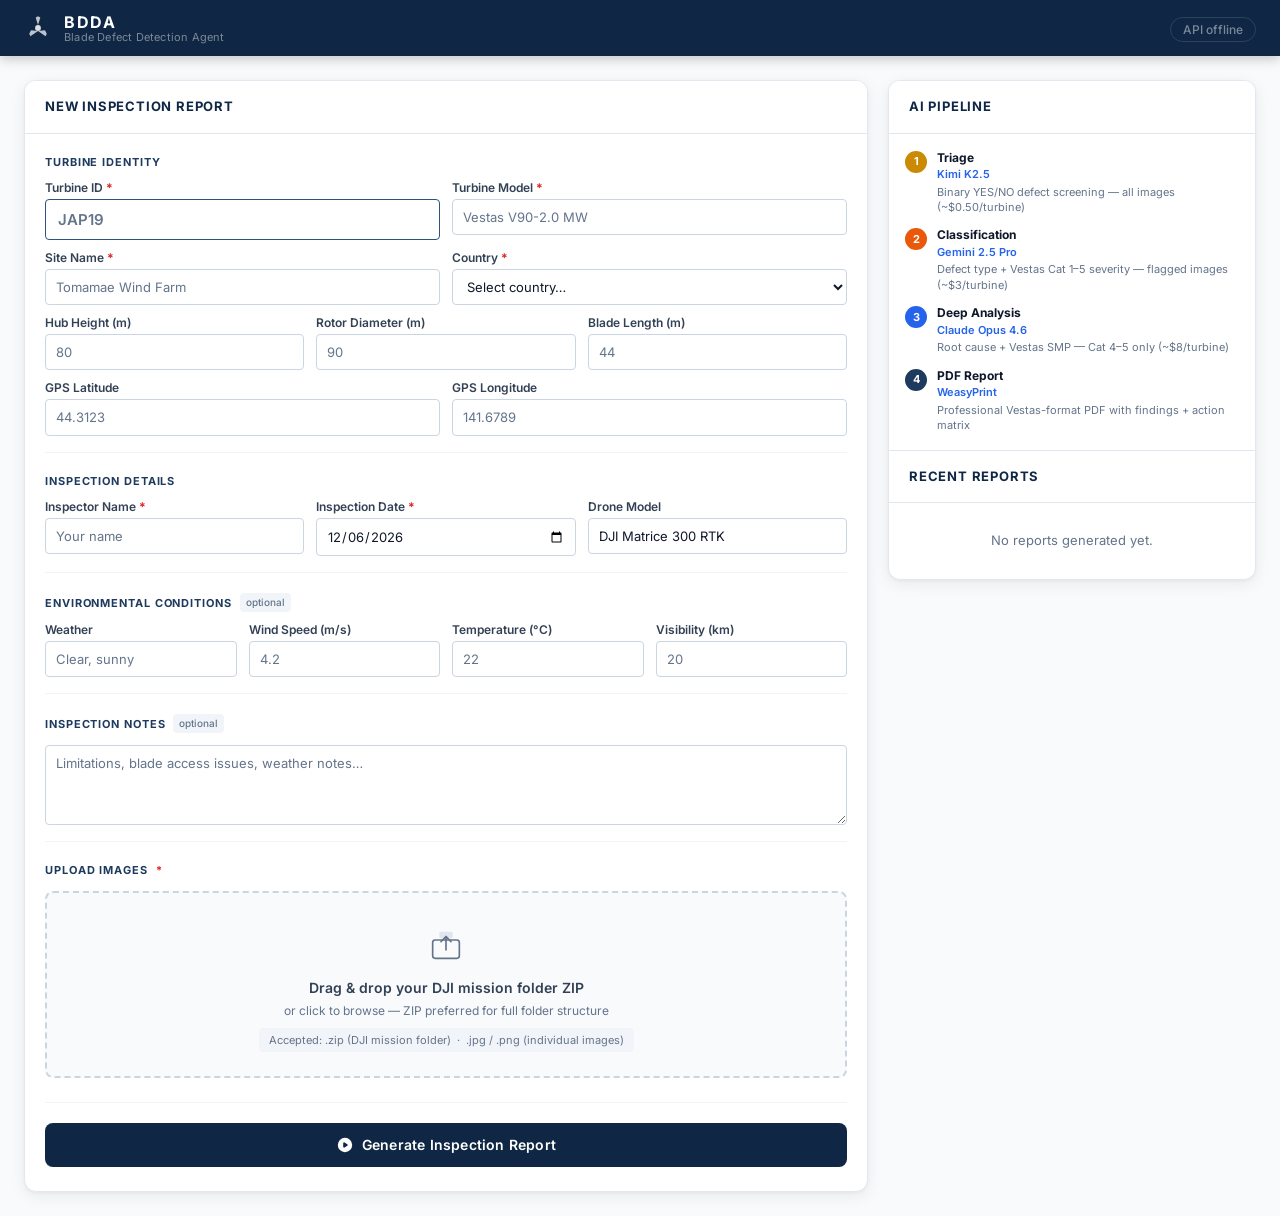
==== frontend/index.html @ 3dee54a4 "feat: clean client-ready UI redesign — professional white dashboard Co-Authored-By: Claude Sonnet 4." ====
<!DOCTYPE html>
<html lang="en">
<head>
  <meta charset="UTF-8">
  <meta name="viewport" content="width=device-width, initial-scale=1.0">
  <title>BDDA — Blade Defect Detection Agent</title>
  <link rel="stylesheet" href="style.css">
</head>
<body>

<!-- ══════════════════════════════════════════════════════════════════════════ -->
<!-- HEADER                                                                      -->
<!-- ══════════════════════════════════════════════════════════════════════════ -->
<header class="app-header">
  <div class="header-inner">
    <div class="brand">
      <svg class="brand-icon" viewBox="0 0 24 24" fill="none" xmlns="http://www.w3.org/2000/svg" aria-hidden="true">
        <circle cx="12" cy="12" r="2.5" fill="currentColor"/>
        <path d="M12 9.5 L10 3 L12 2 L14 3 Z" fill="currentColor" opacity="0.85"/>
        <path d="M12 14.5 L5.5 19 L4.5 17 L6 14 Z" fill="currentColor" opacity="0.85"/>
        <path d="M12 14.5 L18.5 19 L19.5 17 L18 14 Z" fill="currentColor" opacity="0.85"/>
      </svg>
      <div class="brand-text">
        <span class="brand-name">BDDA</span>
        <span class="brand-sub">Blade Defect Detection Agent</span>
      </div>
    </div>
    <div class="header-meta">
      <span class="api-status" id="apiStatus">Checking APIs…</span>
    </div>
  </div>
</header>

<!-- ══════════════════════════════════════════════════════════════════════════ -->
<!-- MAIN CONTENT                                                                -->
<!-- ══════════════════════════════════════════════════════════════════════════ -->
<main class="app-main">

  <!-- LEFT PANEL: Form -->
  <div class="panel left-panel">
    <div class="panel-header">
      <h1 class="panel-title">New Inspection Report</h1>
    </div>

    <form id="uploadForm" enctype="multipart/form-data">

      <!-- ── Turbine Identity ── -->
      <div class="form-section">
        <div class="form-section-label">Turbine Identity</div>
        <div class="form-grid form-grid-2">
          <div class="field field-hero">
            <label for="f-turbine-id">Turbine ID <span class="req" aria-label="required">*</span></label>
            <input type="text" id="f-turbine-id" name="turbine_id" placeholder="JAP19" required autocomplete="off">
          </div>
          <div class="field">
            <label for="f-turbine-model">Turbine Model <span class="req" aria-label="required">*</span></label>
            <input type="text" id="f-turbine-model" name="turbine_model" placeholder="Vestas V90-2.0 MW" required>
          </div>
          <div class="field">
            <label for="f-site-name">Site Name <span class="req" aria-label="required">*</span></label>
            <input type="text" id="f-site-name" name="site_name" placeholder="Tomamae Wind Farm" required>
          </div>
          <div class="field">
            <label for="f-country">Country <span class="req" aria-label="required">*</span></label>
            <select id="f-country" name="country" required>
              <option value="">Select country…</option>
              <option value="Japan">Japan</option>
              <option value="Philippines">Philippines</option>
              <option value="Taiwan">Taiwan</option>
              <option value="Other">Other</option>
            </select>
          </div>
        </div>
        <div class="form-grid form-grid-3 form-optional-group">
          <div class="field">
            <label for="f-hub">Hub Height (m)</label>
            <input type="number" id="f-hub" name="hub_height_m" placeholder="80">
          </div>
          <div class="field">
            <label for="f-rotor">Rotor Diameter (m)</label>
            <input type="number" id="f-rotor" name="rotor_diameter_m" placeholder="90">
          </div>
          <div class="field">
            <label for="f-blade">Blade Length (m)</label>
            <input type="number" id="f-blade" name="blade_length_m" placeholder="44">
          </div>
        </div>
        <div class="form-grid form-grid-2 form-optional-group">
          <div class="field">
            <label for="f-lat">GPS Latitude</label>
            <input type="text" id="f-lat" name="gps_lat" placeholder="44.3123">
          </div>
          <div class="field">
            <label for="f-lon">GPS Longitude</label>
            <input type="text" id="f-lon" name="gps_lon" placeholder="141.6789">
          </div>
        </div>
      </div>

      <!-- ── Inspection Details ── -->
      <div class="form-section">
        <div class="form-section-label">Inspection Details</div>
        <div class="form-grid form-grid-3">
          <div class="field">
            <label for="f-inspector">Inspector Name <span class="req" aria-label="required">*</span></label>
            <input type="text" id="f-inspector" name="inspector_name" placeholder="Your name" required>
          </div>
          <div class="field">
            <label for="f-date">Inspection Date <span class="req" aria-label="required">*</span></label>
            <input type="date" id="f-date" name="inspection_date" required>
          </div>
          <div class="field">
            <label for="f-drone">Drone Model</label>
            <input type="text" id="f-drone" name="drone_model" placeholder="DJI Matrice 300 RTK" value="DJI Matrice 300 RTK">
          </div>
        </div>
      </div>

      <!-- ── Environmental Conditions ── -->
      <div class="form-section form-section-optional">
        <div class="form-section-label">
          Environmental Conditions
          <span class="optional-tag">optional</span>
        </div>
        <div class="form-grid form-grid-4">
          <div class="field">
            <label for="f-weather">Weather</label>
            <input type="text" id="f-weather" name="weather" placeholder="Clear, sunny">
          </div>
          <div class="field">
            <label for="f-wind">Wind Speed (m/s)</label>
            <input type="number" step="0.1" id="f-wind" name="wind_speed_ms" placeholder="4.2">
          </div>
          <div class="field">
            <label for="f-temp">Temperature (°C)</label>
            <input type="number" id="f-temp" name="temperature_c" placeholder="22">
          </div>
          <div class="field">
            <label for="f-vis">Visibility (km)</label>
            <input type="number" id="f-vis" name="visibility_km" placeholder="20">
          </div>
        </div>
      </div>

      <!-- ── Notes ── -->
      <div class="form-section form-section-optional">
        <div class="form-section-label">
          Inspection Notes
          <span class="optional-tag">optional</span>
        </div>
        <div class="field">
          <textarea name="notes" rows="3" placeholder="Limitations, blade access issues, weather notes…"></textarea>
        </div>
      </div>

      <!-- ── Image Upload ── -->
      <div class="form-section">
        <div class="form-section-label">Upload Images <span class="req" aria-label="required">*</span></div>
        <div class="drop-zone" id="dropZone">
          <input type="file" name="images" id="fileInput" accept=".zip,.jpg,.jpeg,.png" required aria-label="Select images or ZIP file">
          <div class="drop-zone-content">
            <svg class="drop-icon" viewBox="0 0 48 48" fill="none" xmlns="http://www.w3.org/2000/svg" aria-hidden="true">
              <rect x="8" y="18" width="32" height="22" rx="3" stroke="currentColor" stroke-width="2" fill="none"/>
              <path d="M24 14 L24 30" stroke="currentColor" stroke-width="2" stroke-linecap="round"/>
              <path d="M18 20 L24 14 L30 20" stroke="currentColor" stroke-width="2" stroke-linecap="round" stroke-linejoin="round"/>
              <rect x="16" y="8" width="16" height="8" rx="2" fill="currentColor" opacity="0.15"/>
            </svg>
            <div class="drop-text">Drag &amp; drop your DJI mission folder ZIP</div>
            <div class="drop-sub">or click to browse — ZIP preferred for full folder structure</div>
            <div class="drop-hint">Accepted: .zip (DJI mission folder) &nbsp;·&nbsp; .jpg / .png (individual images)</div>
          </div>
        </div>
        <div class="file-preview" id="filePreview" style="display:none;"></div>
      </div>

      <button type="submit" class="submit-btn" id="submitBtn">
        <svg class="btn-icon" viewBox="0 0 20 20" fill="currentColor" aria-hidden="true">
          <path fill-rule="evenodd" d="M10 18a8 8 0 100-16 8 8 0 000 16zM9.555 7.168A1 1 0 008 8v4a1 1 0 001.555.832l3-2a1 1 0 000-1.664l-3-2z" clip-rule="evenodd"/>
        </svg>
        Generate Inspection Report
      </button>

    </form>
  </div>

  <!-- RIGHT PANEL: Status + History -->
  <div class="panel right-panel">

    <!-- Active Job -->
    <div class="panel-section" id="jobPanel" style="display:none;">
      <div class="panel-header">
        <h2 class="panel-title">Analysis Progress</h2>
      </div>
      <div class="job-card" id="jobCard">
        <div class="job-header">
          <div class="job-header-main">
            <span class="job-turbine" id="jobTurbineId">—</span>
            <span class="job-id" id="jobId">—</span>
          </div>
        </div>
        <div class="progress-stages" id="progressStages">
          <div class="stage-item" data-stage="ingesting">
            <div class="stage-dot"></div>
            <div class="stage-label">Ingest Images</div>
          </div>
          <div class="stage-item" data-stage="triaging">
            <div class="stage-dot"></div>
            <div class="stage-label">Triage (Kimi)</div>
          </div>
          <div class="stage-item" data-stage="classifying">
            <div class="stage-dot"></div>
            <div class="stage-label">Classify (Gemini)</div>
          </div>
          <div class="stage-item" data-stage="analyzing">
            <div class="stage-dot"></div>
            <div class="stage-label">Analyze (Claude)</div>
          </div>
          <div class="stage-item" data-stage="generating_report">
            <div class="stage-dot"></div>
            <div class="stage-label">Build PDF</div>
          </div>
          <div class="stage-item" data-stage="complete">
            <div class="stage-dot"></div>
            <div class="stage-label">Complete</div>
          </div>
        </div>
        <div class="progress-bar-wrap" role="progressbar" aria-valuemin="0" aria-valuemax="100">
          <div class="progress-bar" id="progressBar" style="width:0%"></div>
        </div>
        <div class="job-message" id="jobMessage">Queued…</div>
        <div class="job-stats" id="jobStats"></div>

        <a class="download-btn" id="downloadBtn" style="display:none;" href="#">
          <svg viewBox="0 0 20 20" fill="currentColor" aria-hidden="true">
            <path fill-rule="evenodd" d="M3 17a1 1 0 011-1h12a1 1 0 110 2H4a1 1 0 01-1-1zm3.293-7.707a1 1 0 011.414 0L9 10.586V3a1 1 0 112 0v7.586l1.293-1.293a1 1 0 111.414 1.414l-3 3a1 1 0 01-1.414 0l-3-3a1 1 0 010-1.414z" clip-rule="evenodd"/>
          </svg>
          Download Report PDF
        </a>
        <div class="error-block" id="errorBlock" style="display:none;"></div>
      </div>
    </div>

    <!-- Pipeline info -->
    <div class="panel-section">
      <div class="panel-header">
        <h2 class="panel-title">AI Pipeline</h2>
      </div>
      <div class="pipeline-info">
        <div class="pipeline-step">
          <div class="pipeline-step-badge step-1">1</div>
          <div class="pipeline-step-body">
            <div class="pipeline-step-name">Triage</div>
            <div class="pipeline-step-model">Kimi K2.5</div>
            <div class="pipeline-step-desc">Binary YES/NO defect screening — all images (~$0.50/turbine)</div>
          </div>
        </div>
        <div class="pipeline-step">
          <div class="pipeline-step-badge step-2">2</div>
          <div class="pipeline-step-body">
            <div class="pipeline-step-name">Classification</div>
            <div class="pipeline-step-model">Gemini 2.5 Pro</div>
            <div class="pipeline-step-desc">Defect type + Vestas Cat 1–5 severity — flagged images (~$3/turbine)</div>
          </div>
        </div>
        <div class="pipeline-step">
          <div class="pipeline-step-badge step-3">3</div>
          <div class="pipeline-step-body">
            <div class="pipeline-step-name">Deep Analysis</div>
            <div class="pipeline-step-model">Claude Opus 4.6</div>
            <div class="pipeline-step-desc">Root cause + Vestas SMP — Cat 4–5 only (~$8/turbine)</div>
          </div>
        </div>
        <div class="pipeline-step">
          <div class="pipeline-step-badge step-4">4</div>
          <div class="pipeline-step-body">
            <div class="pipeline-step-name">PDF Report</div>
            <div class="pipeline-step-model">WeasyPrint</div>
            <div class="pipeline-step-desc">Professional Vestas-format PDF with findings + action matrix</div>
          </div>
        </div>
      </div>
    </div>

    <!-- Recent jobs -->
    <div class="panel-section">
      <div class="panel-header">
        <h2 class="panel-title">Recent Reports</h2>
      </div>
      <div id="jobHistory" class="job-history">
        <div class="history-empty">No reports generated yet.</div>
      </div>
    </div>

  </div>
</main>

<script src="app.js"></script>
</body>
</html>
---- frontend/style.css ----
/* ══════════════════════════════════════════════════════════════════════════════
   BDDA Frontend — Professional UI Stylesheet
   White dashboard with navy accents. Client-ready. 8px grid. WCAG AA.
   ══════════════════════════════════════════════════════════════════════════════ */

@import url('https://fonts.googleapis.com/css2?family=Inter:wght@400;500;600;700&display=swap');

/* ─── RESET & BASE ───────────────────────────────────────────────────────── */
*, *::before, *::after { box-sizing: border-box; margin: 0; padding: 0; }

:root {
  /* Brand */
  --navy:        #0f2744;
  --navy-mid:    #1e3a5f;
  --navy-light:  #2d5382;
  --navy-tint:   #f0f4f9;

  /* Accent */
  --blue:        #2563eb;
  --blue-light:  #eff6ff;
  --blue-border: #bfdbfe;

  /* Status */
  --green:       #16a34a;
  --green-bg:    #f0fdf4;
  --green-border:#bbf7d0;
  --yellow:      #ca8a04;
  --yellow-bg:   #fefce8;
  --orange:      #ea580c;
  --red:         #dc2626;
  --red-bg:      #fef2f2;
  --red-border:  #fca5a5;

  /* Grays — all pass WCAG AA at 14px on white */
  --gray-50:  #f8fafc;
  --gray-100: #f1f5f9;
  --gray-200: #e2e8f0;
  --gray-300: #cbd5e1;
  --gray-500: #64748b;   /* min for body text on white: 5.9:1 */
  --gray-700: #334155;
  --gray-900: #0f172a;

  --white: #ffffff;

  /* Tokens */
  --radius-sm: 4px;
  --radius:    8px;
  --radius-lg: 12px;
  --shadow-sm: 0 1px 3px rgba(0,0,0,0.06), 0 1px 2px rgba(0,0,0,0.04);
  --shadow:    0 4px 16px rgba(0,0,0,0.07), 0 1px 3px rgba(0,0,0,0.04);
  --font: 'Inter', -apple-system, BlinkMacSystemFont, 'Segoe UI', sans-serif;

  /* Grid unit */
  --u: 8px;
}

html, body {
  height: 100%;
  font-family: var(--font);
  font-size: 14px;
  line-height: 1.5;
  color: var(--gray-900);
  background: var(--gray-50);
  -webkit-font-smoothing: antialiased;
}

/* ─── HEADER ─────────────────────────────────────────────────────────────── */
.app-header {
  background: var(--navy);
  color: white;
  position: sticky;
  top: 0;
  z-index: 100;
  box-shadow: 0 1px 0 rgba(255,255,255,0.06), 0 2px 12px rgba(0,0,0,0.25);
}

.header-inner {
  max-width: 1400px;
  margin: 0 auto;
  padding: 0 calc(var(--u) * 3);
  height: 56px;
  display: flex;
  align-items: center;
  justify-content: space-between;
}

.brand {
  display: flex;
  align-items: center;
  gap: calc(var(--u) * 1.5);
}

.brand-icon {
  width: 28px;
  height: 28px;
  color: rgba(255,255,255,0.85);
  flex-shrink: 0;
}

.brand-text {
  display: flex;
  flex-direction: column;
}

.brand-name {
  font-size: 16px;
  font-weight: 700;
  letter-spacing: 1.5px;
  color: white;
  line-height: 1.2;
}

.brand-sub {
  font-size: 11px;
  color: rgba(255,255,255,0.45);
  letter-spacing: 0.2px;
  line-height: 1;
}

.api-status {
  font-size: 12px;
  font-weight: 500;
  color: rgba(255,255,255,0.45);
  padding: 4px 12px;
  border-radius: 20px;
  border: 1px solid rgba(255,255,255,0.12);
  transition: color 0.2s, border-color 0.2s;
}

.api-status.ok {
  color: #86efac;
  border-color: rgba(134,239,172,0.25);
}

.api-status.warning {
  color: #fde68a;
  border-color: rgba(253,230,138,0.25);
}

/* ─── MAIN LAYOUT ────────────────────────────────────────────────────────── */
.app-main {
  max-width: 1400px;
  margin: 0 auto;
  padding: calc(var(--u) * 3);
  display: grid;
  grid-template-columns: 1fr 368px;
  gap: calc(var(--u) * 2.5);
  align-items: start;
}

@media (max-width: 960px) {
  .app-main {
    grid-template-columns: 1fr;
    padding: calc(var(--u) * 2);
    gap: calc(var(--u) * 2);
  }
}

/* ─── PANELS ─────────────────────────────────────────────────────────────── */
.panel {
  background: var(--white);
  border-radius: var(--radius-lg);
  box-shadow: var(--shadow);
  border: 1px solid var(--gray-200);
  overflow: hidden;
}

.panel-header {
  padding: calc(var(--u) * 2) calc(var(--u) * 2.5);
  border-bottom: 1px solid var(--gray-200);
  background: var(--white);
}

.panel-title {
  font-size: 13px;
  font-weight: 700;
  text-transform: uppercase;
  letter-spacing: 0.8px;
  color: var(--navy);
}

.panel-section {
  border-bottom: 1px solid var(--gray-200);
}

.panel-section:last-child {
  border-bottom: none;
}

/* ─── FORM ───────────────────────────────────────────────────────────────── */
#uploadForm {
  padding: 0 calc(var(--u) * 2.5) calc(var(--u) * 3);
}

.form-section {
  padding: calc(var(--u) * 2.5) 0 calc(var(--u) * 2);
  border-bottom: 1px solid var(--gray-100);
}

.form-section:last-child {
  border-bottom: none;
}

.form-section-optional {
  background: transparent;
}

.form-section-label {
  font-size: 11px;
  font-weight: 700;
  text-transform: uppercase;
  letter-spacing: 0.9px;
  color: var(--navy-mid);
  margin-bottom: calc(var(--u) * 1.5);
  display: flex;
  align-items: center;
  gap: var(--u);
}

.optional-tag {
  font-size: 10px;
  font-weight: 500;
  text-transform: none;
  letter-spacing: 0;
  color: var(--gray-500);
  background: var(--gray-100);
  padding: 2px 6px;
  border-radius: var(--radius-sm);
}

/* ─── FORM GRIDS ─────────────────────────────────────────────────────────── */
.form-grid {
  display: grid;
  grid-template-columns: 1fr 1fr;
  gap: calc(var(--u) * 1.5);
}

.form-grid + .form-grid,
.form-grid + .form-optional-group {
  margin-top: calc(var(--u) * 1.5);
}

.form-grid-2  { grid-template-columns: 1fr 1fr; }
.form-grid-3  { grid-template-columns: 1fr 1fr 1fr; }
.form-grid-4  { grid-template-columns: 1fr 1fr 1fr 1fr; }

.form-optional-group {
  display: grid;
  gap: calc(var(--u) * 1.5);
}

.form-optional-group.form-grid-3 { grid-template-columns: 1fr 1fr 1fr; }
.form-optional-group.form-grid-2 { grid-template-columns: 1fr 1fr; }

@media (max-width: 720px) {
  .form-grid,
  .form-grid-2,
  .form-grid-3,
  .form-optional-group.form-grid-3,
  .form-optional-group.form-grid-2 {
    grid-template-columns: 1fr 1fr;
  }
}

@media (max-width: 520px) {
  .form-grid,
  .form-grid-2,
  .form-grid-3,
  .form-grid-4,
  .form-optional-group.form-grid-3,
  .form-optional-group.form-grid-2 {
    grid-template-columns: 1fr;
  }
}

/* ─── FIELD ──────────────────────────────────────────────────────────────── */
.field {
  display: flex;
  flex-direction: column;
  gap: 5px;
}

.field label {
  font-size: 12px;
  font-weight: 600;
  color: var(--gray-700);
  line-height: 1;
}

.req {
  color: var(--red);
  font-weight: 700;
}

.field input,
.field select,
.field textarea {
  border: 1.5px solid var(--gray-300);
  border-radius: var(--radius-sm);
  padding: 8px 10px;
  font-family: var(--font);
  font-size: 13px;
  color: var(--gray-900);
  background: var(--white);
  transition: border-color 0.15s, box-shadow 0.15s;
  outline: none;
  width: 100%;
  line-height: 1.4;
}

.field input::placeholder,
.field select option[value=""],
.field textarea::placeholder {
  color: var(--gray-500);
}

.field input:hover,
.field select:hover,
.field textarea:hover {
  border-color: var(--gray-500);
}

.field input:focus,
.field select:focus,
.field textarea:focus {
  border-color: var(--blue);
  box-shadow: 0 0 0 3px rgba(37,99,235,0.1);
}

.field textarea {
  resize: vertical;
  min-height: 80px;
}

/* Hero field — visually prominent */
.field-hero input {
  font-size: 15px;
  font-weight: 600;
  padding: 9px 12px;
  border-color: var(--navy-light);
}

.field-hero input:focus {
  border-color: var(--navy);
  box-shadow: 0 0 0 3px rgba(15,39,68,0.1);
}

/* ─── DROP ZONE ──────────────────────────────────────────────────────────── */
.drop-zone {
  position: relative;
  border: 2px dashed var(--gray-300);
  border-radius: var(--radius);
  cursor: pointer;
  transition: border-color 0.15s, background 0.15s;
  background: var(--gray-50);
  margin-bottom: var(--u);
}

.drop-zone:hover,
.drop-zone.drag-over {
  border-color: var(--blue);
  background: var(--blue-light);
}

.drop-zone:hover .drop-icon,
.drop-zone.drag-over .drop-icon {
  color: var(--blue);
}

.drop-zone input[type="file"] {
  position: absolute;
  inset: 0;
  opacity: 0;
  cursor: pointer;
  width: 100%;
  height: 100%;
}

.drop-zone-content {
  display: flex;
  flex-direction: column;
  align-items: center;
  padding: calc(var(--u) * 4) calc(var(--u) * 2.5) calc(var(--u) * 3);
  pointer-events: none;
}

.drop-icon {
  width: 40px;
  height: 40px;
  color: var(--gray-500);
  margin-bottom: calc(var(--u) * 1.5);
  transition: color 0.15s;
}

.drop-text {
  font-size: 14px;
  font-weight: 600;
  color: var(--gray-700);
  margin-bottom: 4px;
  text-align: center;
}

.drop-sub {
  font-size: 12px;
  color: var(--gray-500);
  text-align: center;
}

.drop-hint {
  font-size: 11px;
  color: var(--gray-500);
  margin-top: var(--u);
  padding: 4px 10px;
  background: var(--gray-100);
  border-radius: var(--radius-sm);
  text-align: center;
}

.file-preview {
  display: flex;
  align-items: center;
  gap: var(--u);
  background: var(--blue-light);
  border: 1px solid var(--blue-border);
  border-radius: var(--radius-sm);
  padding: 8px 12px;
  font-size: 12px;
  font-weight: 500;
  color: var(--navy-mid);
}

/* ─── SUBMIT BUTTON ──────────────────────────────────────────────────────── */
.submit-btn {
  display: flex;
  align-items: center;
  justify-content: center;
  gap: var(--u);
  width: 100%;
  padding: 13px calc(var(--u) * 2);
  margin-top: calc(var(--u) * 2.5);
  background: var(--navy);
  color: white;
  border: none;
  border-radius: var(--radius);
  font-family: var(--font);
  font-size: 14px;
  font-weight: 600;
  cursor: pointer;
  transition: background 0.15s, opacity 0.15s, transform 0.1s;
  letter-spacing: 0.2px;
  line-height: 1;
}

.submit-btn:hover:not(:disabled) {
  background: var(--navy-mid);
}

.submit-btn:active:not(:disabled) {
  transform: scale(0.99);
}

.submit-btn:disabled {
  background: var(--navy);
  opacity: 0.45;
  cursor: not-allowed;
}

.submit-btn .btn-icon {
  width: 18px;
  height: 18px;
  flex-shrink: 0;
}

/* ─── JOB CARD ───────────────────────────────────────────────────────────── */
.job-card {
  padding: calc(var(--u) * 2);
}

.job-header {
  margin-bottom: calc(var(--u) * 2);
}

.job-header-main {
  display: flex;
  align-items: baseline;
  gap: var(--u);
  flex-wrap: wrap;
}

.job-turbine {
  font-size: 20px;
  font-weight: 700;
  color: var(--navy);
  line-height: 1.2;
}

.job-id {
  font-size: 11px;
  color: var(--gray-500);
  font-family: 'SF Mono', 'Roboto Mono', Menlo, monospace;
}

/* ─── PROGRESS STAGES ────────────────────────────────────────────────────── */
.progress-stages {
  display: flex;
  flex-direction: column;
  gap: 2px;
  margin-bottom: calc(var(--u) * 1.5);
}

.stage-item {
  display: flex;
  align-items: center;
  gap: var(--u);
  padding: 5px var(--u);
  border-radius: var(--radius-sm);
  transition: background 0.15s;
}

.stage-dot {
  width: 8px;
  height: 8px;
  border-radius: 50%;
  background: var(--gray-300);
  flex-shrink: 0;
  transition: background 0.2s;
}

.stage-label {
  font-size: 12px;
  font-weight: 500;
  color: var(--gray-500);
  transition: color 0.15s;
}

/* Active stage */
.stage-item.active {
  background: var(--blue-light);
}

.stage-item.active .stage-dot {
  background: var(--blue);
  animation: pulse 1.5s ease-in-out infinite;
}

.stage-item.active .stage-label {
  color: var(--blue);
  font-weight: 600;
}

/* Done stage */
.stage-item.done .stage-dot {
  background: var(--green);
}

.stage-item.done .stage-label {
  color: var(--green);
}

/* Error stage */
.stage-item.error .stage-dot {
  background: var(--red);
}

.stage-item.error .stage-label {
  color: var(--red);
}

@keyframes pulse {
  0%, 100% { opacity: 1; transform: scale(1); }
  50%       { opacity: 0.5; transform: scale(0.75); }
}

/* ─── PROGRESS BAR ───────────────────────────────────────────────────────── */
.progress-bar-wrap {
  background: var(--gray-100);
  border-radius: 20px;
  height: 6px;
  overflow: hidden;
  margin-bottom: var(--u);
}

.progress-bar {
  height: 100%;
  background: linear-gradient(90deg, var(--blue), var(--navy-light));
  border-radius: 20px;
  transition: width 0.4s ease, background 0.3s;
}

.job-message {
  font-size: 12px;
  color: var(--gray-500);
  margin-bottom: 4px;
}

.job-stats {
  font-size: 11px;
  color: var(--gray-500);
  margin-bottom: var(--u);
  display: flex;
  flex-wrap: wrap;
  gap: 4px;
}

.job-stats span {
  display: inline-flex;
  align-items: center;
  background: var(--gray-100);
  padding: 2px 8px;
  border-radius: 10px;
  font-weight: 500;
}

/* ─── DOWNLOAD BUTTON ────────────────────────────────────────────────────── */
.download-btn {
  display: flex;
  align-items: center;
  justify-content: center;
  gap: 6px;
  padding: 10px 16px;
  background: var(--green);
  color: white;
  text-decoration: none;
  border-radius: var(--radius);
  font-size: 13px;
  font-weight: 600;
  transition: background 0.15s;
  width: 100%;
  margin-top: var(--u);
}

.download-btn:hover {
  background: #15803d;
}

.download-btn svg {
  width: 16px;
  height: 16px;
  flex-shrink: 0;
}

/* ─── ERROR BLOCK ────────────────────────────────────────────────────────── */
.error-block {
  background: var(--red-bg);
  border: 1px solid var(--red-border);
  border-radius: var(--radius-sm);
  padding: 10px 12px;
  font-size: 12px;
  font-weight: 500;
  color: #7f1d1d;
  margin-top: var(--u);
}

/* ─── PIPELINE INFO ──────────────────────────────────────────────────────── */
.pipeline-info {
  padding: calc(var(--u) * 2);
  display: flex;
  flex-direction: column;
  gap: calc(var(--u) * 1.5);
}

.pipeline-step {
  display: flex;
  gap: 10px;
  align-items: flex-start;
}

.pipeline-step-badge {
  width: 22px;
  height: 22px;
  border-radius: 50%;
  display: flex;
  align-items: center;
  justify-content: center;
  font-size: 11px;
  font-weight: 700;
  color: white;
  flex-shrink: 0;
  margin-top: 1px;
}

.step-1 { background: var(--yellow); }
.step-2 { background: var(--orange); }
.step-3 { background: var(--blue); }
.step-4 { background: var(--navy-mid); }

.pipeline-step-name {
  font-size: 12px;
  font-weight: 700;
  color: var(--gray-900);
  line-height: 1.3;
}

.pipeline-step-model {
  font-size: 11px;
  color: var(--blue);
  font-weight: 600;
  margin-top: 1px;
}

.pipeline-step-desc {
  font-size: 11px;
  color: var(--gray-500);
  margin-top: 2px;
  line-height: 1.4;
}

/* ─── JOB HISTORY ────────────────────────────────────────────────────────── */
.job-history {
  padding: calc(var(--u) * 1.5) calc(var(--u) * 2);
  display: flex;
  flex-direction: column;
  gap: 6px;
}

.history-empty {
  font-size: 13px;
  color: var(--gray-500);
  text-align: center;
  padding: calc(var(--u) * 2) var(--u);
}

.history-item {
  display: flex;
  align-items: center;
  justify-content: space-between;
  padding: 8px 10px;
  background: var(--gray-50);
  border-radius: var(--radius-sm);
  border: 1px solid var(--gray-200);
  gap: var(--u);
  transition: border-color 0.15s;
}

.history-item:hover {
  border-color: var(--gray-300);
}

.history-turbine {
  font-size: 13px;
  font-weight: 700;
  color: var(--navy);
  line-height: 1.2;
}

.history-date {
  font-size: 11px;
  color: var(--gray-500);
  margin-top: 1px;
}

.history-right {
  display: flex;
  align-items: center;
  gap: 8px;
  flex-shrink: 0;
}

.history-stage-badge {
  font-size: 10px;
  font-weight: 700;
  padding: 2px 8px;
  border-radius: 10px;
  letter-spacing: 0.3px;
  text-transform: uppercase;
}

.history-stage-complete {
  background: var(--green-bg);
  color: #14532d;
  border: 1px solid var(--green-border);
}

.history-stage-error {
  background: var(--red-bg);
  color: #7f1d1d;
  border: 1px solid var(--red-border);
}

.history-stage-running {
  background: var(--blue-light);
  color: #1e3a8a;
  border: 1px solid var(--blue-border);
}

.history-download {
  font-size: 11px;
  font-weight: 600;
  color: var(--blue);
  text-decoration: none;
  white-space: nowrap;
}

.history-download:hover {
  text-decoration: underline;
}
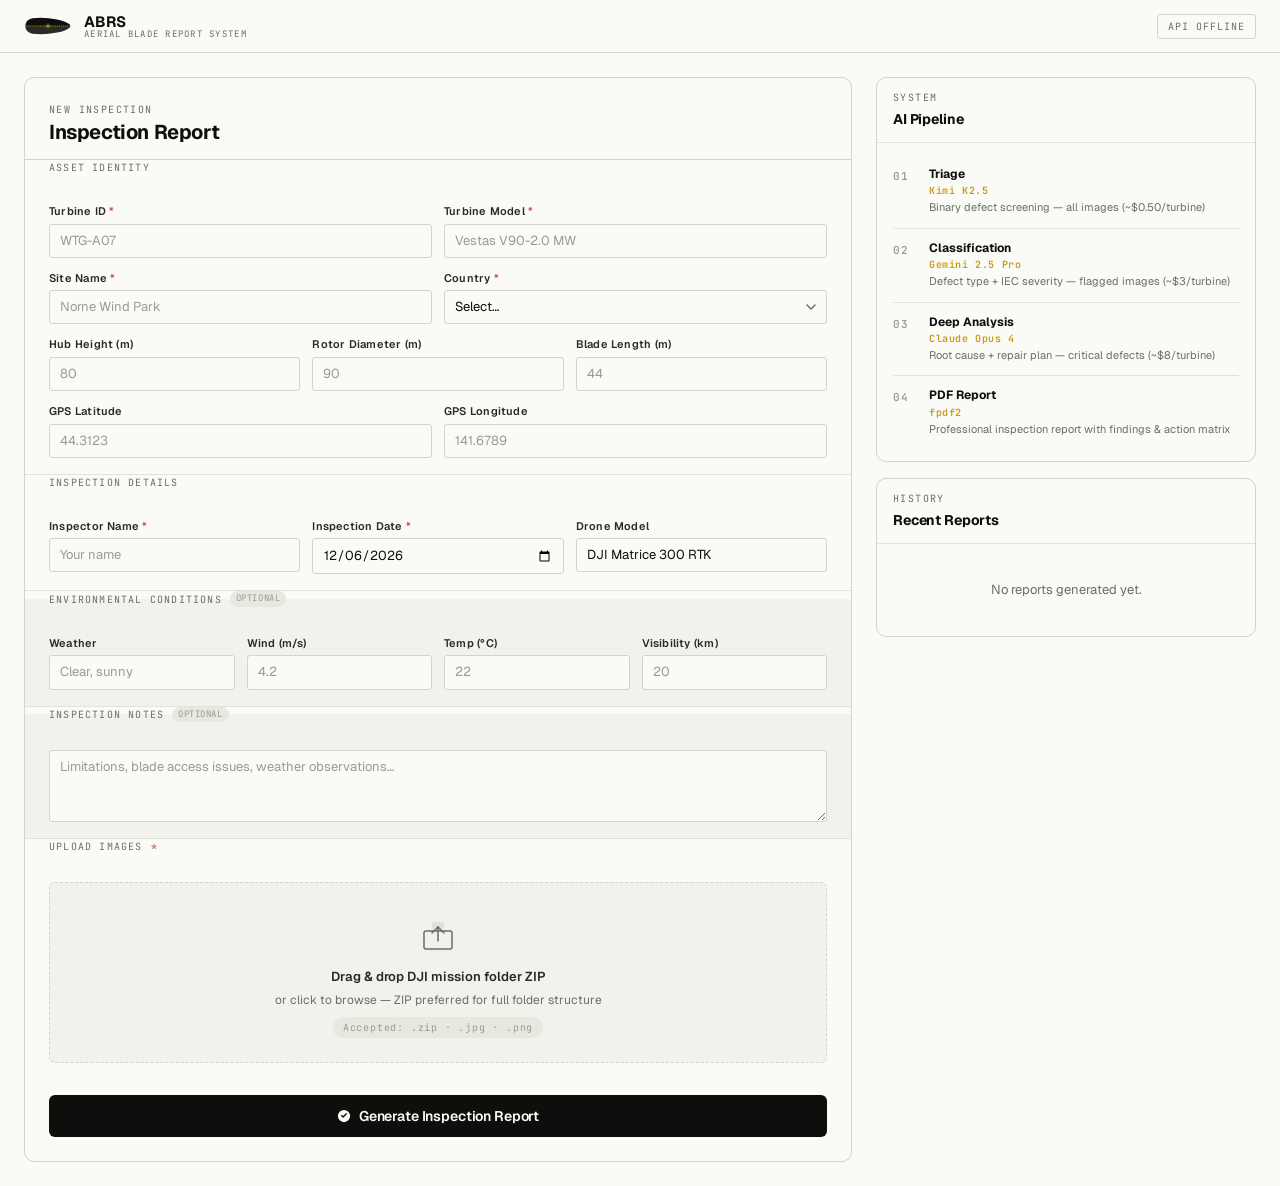
==== commit 127e3548: "feat: rewrite index.html with ABRS design system structure" ====
--- a/frontend/index.html
+++ b/frontend/index.html
@@ -3,75 +3,80 @@
 <head>
   <meta charset="UTF-8">
   <meta name="viewport" content="width=device-width, initial-scale=1.0">
-  <title>BDDA — Blade Defect Detection Agent</title>
+  <title>ABRS — Blade Inspection Platform</title>
+  <link rel="preconnect" href="https://fonts.googleapis.com">
+  <link rel="preconnect" href="https://fonts.gstatic.com" crossorigin>
+  <link href="https://fonts.googleapis.com/css2?family=Geist:wght@400;500;600;700&family=JetBrains+Mono:wght@400;500;600&display=swap" rel="stylesheet">
   <link rel="stylesheet" href="style.css">
 </head>
 <body>
 
-<!-- ══════════════════════════════════════════════════════════════════════════ -->
-<!-- HEADER                                                                      -->
-<!-- ══════════════════════════════════════════════════════════════════════════ -->
+<!-- ── HEADER ─────────────────────────────────────────────────────────────── -->
 <header class="app-header">
   <div class="header-inner">
     <div class="brand">
-      <svg class="brand-icon" viewBox="0 0 24 24" fill="none" xmlns="http://www.w3.org/2000/svg" aria-hidden="true">
-        <circle cx="12" cy="12" r="2.5" fill="currentColor"/>
-        <path d="M12 9.5 L10 3 L12 2 L14 3 Z" fill="currentColor" opacity="0.85"/>
-        <path d="M12 14.5 L5.5 19 L4.5 17 L6 14 Z" fill="currentColor" opacity="0.85"/>
-        <path d="M12 14.5 L18.5 19 L19.5 17 L18 14 Z" fill="currentColor" opacity="0.85"/>
+      <svg class="brand-logo" width="48" height="28" viewBox="0 0 80 40" fill="none">
+        <path d="M 2,20 Q 3,9 14,7 Q 35,5 55,9 Q 70,12 77,18 L 77,20 L 2,20 Z" fill="#0E0F0C"/>
+        <path d="M 2,20 Q 3,31 14,33 Q 35,35 55,31 Q 70,28 77,22 L 77,20 L 2,20 Z" fill="#2A2B26"/>
+        <line x1="2" y1="20" x2="77" y2="20" stroke="#F2C12E" stroke-width="1" stroke-dasharray="2 1.5"/>
+        <circle cx="40" cy="20" r="1.6" fill="#F2C12E"/>
+        <circle cx="40" cy="20" r="3.5" fill="none" stroke="#F2C12E" stroke-width="0.5"/>
       </svg>
       <div class="brand-text">
-        <span class="brand-name">BDDA</span>
-        <span class="brand-sub">Blade Defect Detection Agent</span>
-      </div>
-    </div>
-    <div class="header-meta">
+        <span class="brand-name">ABRS</span>
+        <span class="brand-sub">Aerial Blade Report System</span>
+      </div>
+    </div>
+    <div class="header-right">
       <span class="api-status" id="apiStatus">Checking APIs…</span>
     </div>
   </div>
 </header>
 
-<!-- ══════════════════════════════════════════════════════════════════════════ -->
-<!-- MAIN CONTENT                                                                -->
-<!-- ══════════════════════════════════════════════════════════════════════════ -->
+<!-- ── MAIN ───────────────────────────────────────────────────────────────── -->
 <main class="app-main">
 
-  <!-- LEFT PANEL: Form -->
-  <div class="panel left-panel">
-    <div class="panel-header">
-      <h1 class="panel-title">New Inspection Report</h1>
+  <!-- ══ LEFT: Upload Form ══════════════════════════════════════════════════ -->
+  <div class="col col-form">
+
+    <div class="col-header">
+      <div class="kicker">New Inspection</div>
+      <h1 class="col-title">Inspection Report</h1>
     </div>
 
     <form id="uploadForm" enctype="multipart/form-data">
 
-      <!-- ── Turbine Identity ── -->
-      <div class="form-section">
-        <div class="form-section-label">Turbine Identity</div>
-        <div class="form-grid form-grid-2">
-          <div class="field field-hero">
-            <label for="f-turbine-id">Turbine ID <span class="req" aria-label="required">*</span></label>
-            <input type="text" id="f-turbine-id" name="turbine_id" placeholder="JAP19" required autocomplete="off">
-          </div>
-          <div class="field">
-            <label for="f-turbine-model">Turbine Model <span class="req" aria-label="required">*</span></label>
+      <!-- Turbine Identity -->
+      <fieldset class="fs">
+        <legend class="fs-legend">Asset Identity</legend>
+        <div class="field-row field-row-2">
+          <div class="field">
+            <label for="f-turbine-id">Turbine ID <span class="req">*</span></label>
+            <input type="text" id="f-turbine-id" name="turbine_id" placeholder="WTG-A07" required autocomplete="off">
+          </div>
+          <div class="field">
+            <label for="f-turbine-model">Turbine Model <span class="req">*</span></label>
             <input type="text" id="f-turbine-model" name="turbine_model" placeholder="Vestas V90-2.0 MW" required>
           </div>
-          <div class="field">
-            <label for="f-site-name">Site Name <span class="req" aria-label="required">*</span></label>
-            <input type="text" id="f-site-name" name="site_name" placeholder="Tomamae Wind Farm" required>
-          </div>
-          <div class="field">
-            <label for="f-country">Country <span class="req" aria-label="required">*</span></label>
+        </div>
+        <div class="field-row field-row-2">
+          <div class="field">
+            <label for="f-site-name">Site Name <span class="req">*</span></label>
+            <input type="text" id="f-site-name" name="site_name" placeholder="Norne Wind Park" required>
+          </div>
+          <div class="field">
+            <label for="f-country">Country <span class="req">*</span></label>
             <select id="f-country" name="country" required>
-              <option value="">Select country…</option>
+              <option value="">Select…</option>
               <option value="Japan">Japan</option>
               <option value="Philippines">Philippines</option>
               <option value="Taiwan">Taiwan</option>
+              <option value="Australia">Australia</option>
               <option value="Other">Other</option>
             </select>
           </div>
         </div>
-        <div class="form-grid form-grid-3 form-optional-group">
+        <div class="field-row field-row-3">
           <div class="field">
             <label for="f-hub">Hub Height (m)</label>
             <input type="number" id="f-hub" name="hub_height_m" placeholder="80">
@@ -85,7 +90,7 @@
             <input type="number" id="f-blade" name="blade_length_m" placeholder="44">
           </div>
         </div>
-        <div class="form-grid form-grid-2 form-optional-group">
+        <div class="field-row field-row-2">
           <div class="field">
             <label for="f-lat">GPS Latitude</label>
             <input type="text" id="f-lat" name="gps_lat" placeholder="44.3123">
@@ -95,18 +100,18 @@
             <input type="text" id="f-lon" name="gps_lon" placeholder="141.6789">
           </div>
         </div>
-      </div>
-
-      <!-- ── Inspection Details ── -->
-      <div class="form-section">
-        <div class="form-section-label">Inspection Details</div>
-        <div class="form-grid form-grid-3">
-          <div class="field">
-            <label for="f-inspector">Inspector Name <span class="req" aria-label="required">*</span></label>
+      </fieldset>
+
+      <!-- Inspection Details -->
+      <fieldset class="fs">
+        <legend class="fs-legend">Inspection Details</legend>
+        <div class="field-row field-row-3">
+          <div class="field">
+            <label for="f-inspector">Inspector Name <span class="req">*</span></label>
             <input type="text" id="f-inspector" name="inspector_name" placeholder="Your name" required>
           </div>
           <div class="field">
-            <label for="f-date">Inspection Date <span class="req" aria-label="required">*</span></label>
+            <label for="f-date">Inspection Date <span class="req">*</span></label>
             <input type="date" id="f-date" name="inspection_date" required>
           </div>
           <div class="field">
@@ -114,25 +119,22 @@
             <input type="text" id="f-drone" name="drone_model" placeholder="DJI Matrice 300 RTK" value="DJI Matrice 300 RTK">
           </div>
         </div>
-      </div>
-
-      <!-- ── Environmental Conditions ── -->
-      <div class="form-section form-section-optional">
-        <div class="form-section-label">
-          Environmental Conditions
-          <span class="optional-tag">optional</span>
-        </div>
-        <div class="form-grid form-grid-4">
+      </fieldset>
+
+      <!-- Environmental Conditions -->
+      <fieldset class="fs fs-optional">
+        <legend class="fs-legend">Environmental Conditions <span class="opt-tag">optional</span></legend>
+        <div class="field-row field-row-4">
           <div class="field">
             <label for="f-weather">Weather</label>
             <input type="text" id="f-weather" name="weather" placeholder="Clear, sunny">
           </div>
           <div class="field">
-            <label for="f-wind">Wind Speed (m/s)</label>
+            <label for="f-wind">Wind (m/s)</label>
             <input type="number" step="0.1" id="f-wind" name="wind_speed_ms" placeholder="4.2">
           </div>
           <div class="field">
-            <label for="f-temp">Temperature (°C)</label>
+            <label for="f-temp">Temp (°C)</label>
             <input type="number" id="f-temp" name="temperature_c" placeholder="22">
           </div>
           <div class="field">
@@ -140,42 +142,39 @@
             <input type="number" id="f-vis" name="visibility_km" placeholder="20">
           </div>
         </div>
-      </div>
-
-      <!-- ── Notes ── -->
-      <div class="form-section form-section-optional">
-        <div class="form-section-label">
-          Inspection Notes
-          <span class="optional-tag">optional</span>
-        </div>
+      </fieldset>
+
+      <!-- Notes -->
+      <fieldset class="fs fs-optional">
+        <legend class="fs-legend">Inspection Notes <span class="opt-tag">optional</span></legend>
         <div class="field">
-          <textarea name="notes" rows="3" placeholder="Limitations, blade access issues, weather notes…"></textarea>
-        </div>
-      </div>
-
-      <!-- ── Image Upload ── -->
-      <div class="form-section">
-        <div class="form-section-label">Upload Images <span class="req" aria-label="required">*</span></div>
+          <textarea name="notes" rows="3" placeholder="Limitations, blade access issues, weather observations…"></textarea>
+        </div>
+      </fieldset>
+
+      <!-- Upload -->
+      <fieldset class="fs">
+        <legend class="fs-legend">Upload Images <span class="req">*</span></legend>
         <div class="drop-zone" id="dropZone">
           <input type="file" name="images" id="fileInput" accept=".zip,.jpg,.jpeg,.png" required aria-label="Select images or ZIP file">
           <div class="drop-zone-content">
-            <svg class="drop-icon" viewBox="0 0 48 48" fill="none" xmlns="http://www.w3.org/2000/svg" aria-hidden="true">
-              <rect x="8" y="18" width="32" height="22" rx="3" stroke="currentColor" stroke-width="2" fill="none"/>
-              <path d="M24 14 L24 30" stroke="currentColor" stroke-width="2" stroke-linecap="round"/>
-              <path d="M18 20 L24 14 L30 20" stroke="currentColor" stroke-width="2" stroke-linecap="round" stroke-linejoin="round"/>
-              <rect x="16" y="8" width="16" height="8" rx="2" fill="currentColor" opacity="0.15"/>
+            <svg class="drop-icon" viewBox="0 0 40 40" fill="none" aria-hidden="true">
+              <rect x="6" y="16" width="28" height="18" rx="2" stroke="currentColor" stroke-width="1.5"/>
+              <path d="M20 12 L20 26" stroke="currentColor" stroke-width="1.5" stroke-linecap="round"/>
+              <path d="M14 18 L20 12 L26 18" stroke="currentColor" stroke-width="1.5" stroke-linecap="round" stroke-linejoin="round"/>
+              <rect x="14" y="7" width="12" height="7" rx="1.5" fill="currentColor" opacity="0.12"/>
             </svg>
-            <div class="drop-text">Drag &amp; drop your DJI mission folder ZIP</div>
-            <div class="drop-sub">or click to browse — ZIP preferred for full folder structure</div>
-            <div class="drop-hint">Accepted: .zip (DJI mission folder) &nbsp;·&nbsp; .jpg / .png (individual images)</div>
+            <div class="drop-primary">Drag &amp; drop DJI mission folder ZIP</div>
+            <div class="drop-secondary">or click to browse — ZIP preferred for full folder structure</div>
+            <div class="drop-hint">Accepted: .zip · .jpg · .png</div>
           </div>
         </div>
         <div class="file-preview" id="filePreview" style="display:none;"></div>
-      </div>
+      </fieldset>
 
       <button type="submit" class="submit-btn" id="submitBtn">
-        <svg class="btn-icon" viewBox="0 0 20 20" fill="currentColor" aria-hidden="true">
-          <path fill-rule="evenodd" d="M10 18a8 8 0 100-16 8 8 0 000 16zM9.555 7.168A1 1 0 008 8v4a1 1 0 001.555.832l3-2a1 1 0 000-1.664l-3-2z" clip-rule="evenodd"/>
+        <svg viewBox="0 0 16 16" fill="currentColor" width="14" height="14" aria-hidden="true">
+          <path d="M8 1a7 7 0 100 14A7 7 0 008 1zm3.22 5.03L7.53 9.72a.75.75 0 01-1.06 0L4.78 8.03a.75.75 0 011.06-1.06l1.16 1.16 3.16-3.16a.75.75 0 011.06 1.06z"/>
         </svg>
         Generate Inspection Report
       </button>
@@ -183,20 +182,19 @@
     </form>
   </div>
 
-  <!-- RIGHT PANEL: Status + History -->
-  <div class="panel right-panel">
+  <!-- ══ RIGHT: Status + History ════════════════════════════════════════════ -->
+  <div class="col col-status">
 
     <!-- Active Job -->
-    <div class="panel-section" id="jobPanel" style="display:none;">
-      <div class="panel-header">
-        <h2 class="panel-title">Analysis Progress</h2>
+    <div class="status-section" id="jobPanel" style="display:none;">
+      <div class="section-header">
+        <div class="kicker">Live</div>
+        <h2 class="section-title">Analysis Progress</h2>
       </div>
       <div class="job-card" id="jobCard">
-        <div class="job-header">
-          <div class="job-header-main">
-            <span class="job-turbine" id="jobTurbineId">—</span>
-            <span class="job-id" id="jobId">—</span>
-          </div>
+        <div class="job-meta">
+          <span class="job-turbine" id="jobTurbineId">—</span>
+          <span class="job-id-badge" id="jobId">—</span>
         </div>
         <div class="progress-stages" id="progressStages">
           <div class="stage-item" data-stage="ingesting">
@@ -205,15 +203,15 @@
           </div>
           <div class="stage-item" data-stage="triaging">
             <div class="stage-dot"></div>
-            <div class="stage-label">Triage (Kimi)</div>
+            <div class="stage-label">Triage</div>
           </div>
           <div class="stage-item" data-stage="classifying">
             <div class="stage-dot"></div>
-            <div class="stage-label">Classify (Gemini)</div>
+            <div class="stage-label">Classify</div>
           </div>
           <div class="stage-item" data-stage="analyzing">
             <div class="stage-dot"></div>
-            <div class="stage-label">Analyze (Claude)</div>
+            <div class="stage-label">Analyze</div>
           </div>
           <div class="stage-item" data-stage="generating_report">
             <div class="stage-dot"></div>
@@ -224,67 +222,66 @@
             <div class="stage-label">Complete</div>
           </div>
         </div>
-        <div class="progress-bar-wrap" role="progressbar" aria-valuemin="0" aria-valuemax="100">
-          <div class="progress-bar" id="progressBar" style="width:0%"></div>
+        <div class="progress-track">
+          <div class="progress-fill" id="progressBar" style="width:0%"></div>
         </div>
         <div class="job-message" id="jobMessage">Queued…</div>
         <div class="job-stats" id="jobStats"></div>
-
-        <a class="download-btn" id="downloadBtn" style="display:none;" href="#">
-          <svg viewBox="0 0 20 20" fill="currentColor" aria-hidden="true">
-            <path fill-rule="evenodd" d="M3 17a1 1 0 011-1h12a1 1 0 110 2H4a1 1 0 01-1-1zm3.293-7.707a1 1 0 011.414 0L9 10.586V3a1 1 0 112 0v7.586l1.293-1.293a1 1 0 111.414 1.414l-3 3a1 1 0 01-1.414 0l-3-3a1 1 0 010-1.414z" clip-rule="evenodd"/>
-          </svg>
+        <a class="dl-btn" id="downloadBtn" style="display:none;" href="#">
+          <svg viewBox="0 0 16 16" fill="currentColor" width="14" height="14"><path d="M8 1a.75.75 0 01.75.75v6.69l2.22-2.22a.75.75 0 111.06 1.06l-3.5 3.5a.75.75 0 01-1.06 0l-3.5-3.5a.75.75 0 111.06-1.06L7.25 8.44V1.75A.75.75 0 018 1zM2.75 14a.75.75 0 000 1.5h10.5a.75.75 0 000-1.5H2.75z"/></svg>
           Download Report PDF
         </a>
         <div class="error-block" id="errorBlock" style="display:none;"></div>
       </div>
     </div>
 
-    <!-- Pipeline info -->
-    <div class="panel-section">
-      <div class="panel-header">
-        <h2 class="panel-title">AI Pipeline</h2>
-      </div>
-      <div class="pipeline-info">
-        <div class="pipeline-step">
-          <div class="pipeline-step-badge step-1">1</div>
-          <div class="pipeline-step-body">
-            <div class="pipeline-step-name">Triage</div>
-            <div class="pipeline-step-model">Kimi K2.5</div>
-            <div class="pipeline-step-desc">Binary YES/NO defect screening — all images (~$0.50/turbine)</div>
-          </div>
-        </div>
-        <div class="pipeline-step">
-          <div class="pipeline-step-badge step-2">2</div>
-          <div class="pipeline-step-body">
-            <div class="pipeline-step-name">Classification</div>
-            <div class="pipeline-step-model">Gemini 2.5 Pro</div>
-            <div class="pipeline-step-desc">Defect type + Vestas Cat 1–5 severity — flagged images (~$3/turbine)</div>
-          </div>
-        </div>
-        <div class="pipeline-step">
-          <div class="pipeline-step-badge step-3">3</div>
-          <div class="pipeline-step-body">
-            <div class="pipeline-step-name">Deep Analysis</div>
-            <div class="pipeline-step-model">Claude Opus 4.6</div>
-            <div class="pipeline-step-desc">Root cause + Vestas SMP — Cat 4–5 only (~$8/turbine)</div>
-          </div>
-        </div>
-        <div class="pipeline-step">
-          <div class="pipeline-step-badge step-4">4</div>
-          <div class="pipeline-step-body">
-            <div class="pipeline-step-name">PDF Report</div>
-            <div class="pipeline-step-model">WeasyPrint</div>
-            <div class="pipeline-step-desc">Professional Vestas-format PDF with findings + action matrix</div>
-          </div>
-        </div>
-      </div>
-    </div>
-
-    <!-- Recent jobs -->
-    <div class="panel-section">
-      <div class="panel-header">
-        <h2 class="panel-title">Recent Reports</h2>
+    <!-- Pipeline -->
+    <div class="status-section">
+      <div class="section-header">
+        <div class="kicker">System</div>
+        <h2 class="section-title">AI Pipeline</h2>
+      </div>
+      <div class="pipeline-steps">
+        <div class="pipe-step">
+          <div class="pipe-num">01</div>
+          <div class="pipe-body">
+            <div class="pipe-name">Triage</div>
+            <div class="pipe-model">Kimi K2.5</div>
+            <div class="pipe-desc">Binary defect screening — all images (~$0.50/turbine)</div>
+          </div>
+        </div>
+        <div class="pipe-step">
+          <div class="pipe-num">02</div>
+          <div class="pipe-body">
+            <div class="pipe-name">Classification</div>
+            <div class="pipe-model">Gemini 2.5 Pro</div>
+            <div class="pipe-desc">Defect type + IEC severity — flagged images (~$3/turbine)</div>
+          </div>
+        </div>
+        <div class="pipe-step">
+          <div class="pipe-num">03</div>
+          <div class="pipe-body">
+            <div class="pipe-name">Deep Analysis</div>
+            <div class="pipe-model">Claude Opus 4</div>
+            <div class="pipe-desc">Root cause + repair plan — critical defects (~$8/turbine)</div>
+          </div>
+        </div>
+        <div class="pipe-step">
+          <div class="pipe-num">04</div>
+          <div class="pipe-body">
+            <div class="pipe-name">PDF Report</div>
+            <div class="pipe-model">fpdf2</div>
+            <div class="pipe-desc">Professional inspection report with findings &amp; action matrix</div>
+          </div>
+        </div>
+      </div>
+    </div>
+
+    <!-- Recent Reports -->
+    <div class="status-section">
+      <div class="section-header">
+        <div class="kicker">History</div>
+        <h2 class="section-title">Recent Reports</h2>
       </div>
       <div id="jobHistory" class="job-history">
         <div class="history-empty">No reports generated yet.</div>
--- a/frontend/style.css
+++ b/frontend/style.css
@@ -1,84 +1,71 @@
 /* ══════════════════════════════════════════════════════════════════════════════
-   BDDA Frontend — Professional UI Stylesheet
-   White dashboard with navy accents. Client-ready. 8px grid. WCAG AA.
+   ABRS — Aerial Blade Report System
+   Design tokens: warm cream · near-black · amber signal · Geist + JetBrains Mono
    ══════════════════════════════════════════════════════════════════════════════ */
 
-@import url('https://fonts.googleapis.com/css2?family=Inter:wght@400;500;600;700&display=swap');
-
-/* ─── RESET & BASE ───────────────────────────────────────────────────────── */
+/* ─── RESET ──────────────────────────────────────────────────────────────── */
 *, *::before, *::after { box-sizing: border-box; margin: 0; padding: 0; }
 
+/* ─── TOKENS ─────────────────────────────────────────────────────────────── */
 :root {
-  /* Brand */
-  --navy:        #0f2744;
-  --navy-mid:    #1e3a5f;
-  --navy-light:  #2d5382;
-  --navy-tint:   #f0f4f9;
-
-  /* Accent */
-  --blue:        #2563eb;
-  --blue-light:  #eff6ff;
-  --blue-border: #bfdbfe;
-
-  /* Status */
-  --green:       #16a34a;
-  --green-bg:    #f0fdf4;
-  --green-border:#bbf7d0;
-  --yellow:      #ca8a04;
-  --yellow-bg:   #fefce8;
-  --orange:      #ea580c;
-  --red:         #dc2626;
-  --red-bg:      #fef2f2;
-  --red-border:  #fca5a5;
-
-  /* Grays — all pass WCAG AA at 14px on white */
-  --gray-50:  #f8fafc;
-  --gray-100: #f1f5f9;
-  --gray-200: #e2e8f0;
-  --gray-300: #cbd5e1;
-  --gray-500: #64748b;   /* min for body text on white: 5.9:1 */
-  --gray-700: #334155;
-  --gray-900: #0f172a;
-
-  --white: #ffffff;
-
-  /* Tokens */
-  --radius-sm: 4px;
-  --radius:    8px;
-  --radius-lg: 12px;
-  --shadow-sm: 0 1px 3px rgba(0,0,0,0.06), 0 1px 2px rgba(0,0,0,0.04);
-  --shadow:    0 4px 16px rgba(0,0,0,0.07), 0 1px 3px rgba(0,0,0,0.04);
-  --font: 'Inter', -apple-system, BlinkMacSystemFont, 'Segoe UI', sans-serif;
-
-  /* Grid unit */
-  --u: 8px;
+  /* Surface */
+  --bg:          #FAFAF7;
+  --bg-2:        #F2F2EC;
+  --bg-3:        #E8E8E0;
+  --line:        #D4D4CA;
+  --line-soft:   #E2E2D8;
+
+  /* Ink */
+  --ink:         #0E0F0C;
+  --ink-2:       #2A2B26;
+  --mid:         #6B6E66;
+  --mid-2:       #9A9C92;
+
+  /* Signal */
+  --signal:      #F2C12E;
+  --signal-deep: #C99A12;
+  --moss:        #3F5A3C;
+  --rust:        #B85431;
+
+  /* Type */
+  --display: 'Geist', 'Inter', system-ui, sans-serif;
+  --mono:    'JetBrains Mono', ui-monospace, monospace;
+
+  /* Spacing (8pt grid) */
+  --s1: 4px;  --s2: 8px;  --s3: 12px; --s4: 16px;
+  --s5: 24px; --s6: 32px; --s7: 48px; --s8: 64px; --s9: 96px;
+
+  /* Radius */
+  --r-sm: 3px;
+  --r:    6px;
+  --r-lg: 10px;
 }
 
 html, body {
-  height: 100%;
-  font-family: var(--font);
+  min-height: 100%;
+  background: var(--bg);
+  color: var(--ink);
+  font-family: var(--display);
   font-size: 14px;
   line-height: 1.5;
-  color: var(--gray-900);
-  background: var(--gray-50);
   -webkit-font-smoothing: antialiased;
+  -moz-osx-font-smoothing: grayscale;
 }
 
 /* ─── HEADER ─────────────────────────────────────────────────────────────── */
 .app-header {
-  background: var(--navy);
-  color: white;
+  background: var(--bg);
+  border-bottom: 1px solid var(--line);
   position: sticky;
   top: 0;
   z-index: 100;
-  box-shadow: 0 1px 0 rgba(255,255,255,0.06), 0 2px 12px rgba(0,0,0,0.25);
 }
 
 .header-inner {
-  max-width: 1400px;
+  max-width: 1360px;
   margin: 0 auto;
-  padding: 0 calc(var(--u) * 3);
-  height: 56px;
+  padding: 0 var(--s5);
+  height: 52px;
   display: flex;
   align-items: center;
   justify-content: space-between;
@@ -87,285 +74,245 @@
 .brand {
   display: flex;
   align-items: center;
-  gap: calc(var(--u) * 1.5);
-}
-
-.brand-icon {
-  width: 28px;
-  height: 28px;
-  color: rgba(255,255,255,0.85);
-  flex-shrink: 0;
-}
+  gap: var(--s3);
+}
+
+.brand-logo { flex-shrink: 0; }
 
 .brand-text {
   display: flex;
   flex-direction: column;
+  gap: 1px;
 }
 
 .brand-name {
-  font-size: 16px;
+  font-family: var(--display);
+  font-size: 15px;
   font-weight: 700;
-  letter-spacing: 1.5px;
-  color: white;
-  line-height: 1.2;
+  letter-spacing: -0.01em;
+  color: var(--ink);
+  line-height: 1;
 }
 
 .brand-sub {
-  font-size: 11px;
-  color: rgba(255,255,255,0.45);
-  letter-spacing: 0.2px;
+  font-family: var(--mono);
+  font-size: 9px;
+  letter-spacing: 0.14em;
+  text-transform: uppercase;
+  color: var(--mid);
   line-height: 1;
 }
 
+.header-right {
+  display: flex;
+  align-items: center;
+}
+
 .api-status {
-  font-size: 12px;
-  font-weight: 500;
-  color: rgba(255,255,255,0.45);
-  padding: 4px 12px;
-  border-radius: 20px;
-  border: 1px solid rgba(255,255,255,0.12);
+  font-family: var(--mono);
+  font-size: 10px;
+  letter-spacing: 0.1em;
+  text-transform: uppercase;
+  color: var(--mid);
+  padding: 4px 10px;
+  border: 1px solid var(--line);
+  border-radius: var(--r-sm);
   transition: color 0.2s, border-color 0.2s;
 }
 
-.api-status.ok {
-  color: #86efac;
-  border-color: rgba(134,239,172,0.25);
-}
-
-.api-status.warning {
-  color: #fde68a;
-  border-color: rgba(253,230,138,0.25);
-}
+.api-status.ok      { color: var(--moss);   border-color: var(--moss); }
+.api-status.warning { color: var(--signal); border-color: var(--signal); }
+.api-status.error   { color: var(--rust);   border-color: var(--rust); }
 
 /* ─── MAIN LAYOUT ────────────────────────────────────────────────────────── */
 .app-main {
-  max-width: 1400px;
+  max-width: 1360px;
   margin: 0 auto;
-  padding: calc(var(--u) * 3);
+  padding: var(--s5);
   display: grid;
-  grid-template-columns: 1fr 368px;
-  gap: calc(var(--u) * 2.5);
+  grid-template-columns: 1fr 380px;
+  gap: var(--s5);
   align-items: start;
 }
 
-@media (max-width: 960px) {
-  .app-main {
-    grid-template-columns: 1fr;
-    padding: calc(var(--u) * 2);
-    gap: calc(var(--u) * 2);
-  }
-}
-
-/* ─── PANELS ─────────────────────────────────────────────────────────────── */
-.panel {
-  background: var(--white);
-  border-radius: var(--radius-lg);
-  box-shadow: var(--shadow);
-  border: 1px solid var(--gray-200);
-  overflow: hidden;
-}
-
-.panel-header {
-  padding: calc(var(--u) * 2) calc(var(--u) * 2.5);
-  border-bottom: 1px solid var(--gray-200);
-  background: var(--white);
-}
-
-.panel-title {
-  font-size: 13px;
+@media (max-width: 1000px) {
+  .app-main { grid-template-columns: 1fr; }
+}
+
+/* ─── COLUMNS ────────────────────────────────────────────────────────────── */
+.col-form {
+  background: var(--bg);
+  border: 1px solid var(--line);
+  border-radius: var(--r-lg);
+}
+
+.col-status {
+  display: flex;
+  flex-direction: column;
+  gap: var(--s4);
+}
+
+/* ─── COLUMN HEADER ──────────────────────────────────────────────────────── */
+.col-header {
+  padding: var(--s5) var(--s5) var(--s4);
+  border-bottom: 1px solid var(--line);
+}
+
+.kicker {
+  font-family: var(--mono);
+  font-size: 10px;
+  letter-spacing: 0.14em;
+  text-transform: uppercase;
+  color: var(--mid);
+  margin-bottom: var(--s1);
+}
+
+.col-title {
+  font-size: 20px;
   font-weight: 700;
+  letter-spacing: -0.02em;
+  color: var(--ink);
+  line-height: 1.1;
+}
+
+/* ─── FIELDSET ───────────────────────────────────────────────────────────── */
+.fs {
+  padding: var(--s4) var(--s5);
+  border: 0;
+  border-bottom: 1px solid var(--line-soft);
+}
+
+.fs:last-of-type { border-bottom: 0; }
+
+.fs-optional { background: var(--bg-2); }
+
+.fs-legend {
+  display: flex;
+  align-items: center;
+  gap: var(--s2);
+  font-family: var(--mono);
+  font-size: 10px;
+  letter-spacing: 0.12em;
   text-transform: uppercase;
-  letter-spacing: 0.8px;
-  color: var(--navy);
-}
-
-.panel-section {
-  border-bottom: 1px solid var(--gray-200);
-}
-
-.panel-section:last-child {
-  border-bottom: none;
-}
-
-/* ─── FORM ───────────────────────────────────────────────────────────────── */
-#uploadForm {
-  padding: 0 calc(var(--u) * 2.5) calc(var(--u) * 3);
-}
-
-.form-section {
-  padding: calc(var(--u) * 2.5) 0 calc(var(--u) * 2);
-  border-bottom: 1px solid var(--gray-100);
-}
-
-.form-section:last-child {
-  border-bottom: none;
-}
-
-.form-section-optional {
-  background: transparent;
-}
-
-.form-section-label {
-  font-size: 11px;
-  font-weight: 700;
+  color: var(--mid);
+  margin-bottom: var(--s3);
+  float: none;
+  width: 100%;
+}
+
+.opt-tag {
+  font-size: 9px;
+  letter-spacing: 0.06em;
+  color: var(--mid-2);
+  background: var(--bg-3);
+  padding: 1px 6px;
+  border-radius: 10px;
   text-transform: uppercase;
-  letter-spacing: 0.9px;
-  color: var(--navy-mid);
-  margin-bottom: calc(var(--u) * 1.5);
-  display: flex;
-  align-items: center;
-  gap: var(--u);
-}
-
-.optional-tag {
-  font-size: 10px;
-  font-weight: 500;
-  text-transform: none;
-  letter-spacing: 0;
-  color: var(--gray-500);
-  background: var(--gray-100);
-  padding: 2px 6px;
-  border-radius: var(--radius-sm);
-}
-
-/* ─── FORM GRIDS ─────────────────────────────────────────────────────────── */
-.form-grid {
+}
+
+/* ─── FIELD ROWS ─────────────────────────────────────────────────────────── */
+.field-row {
   display: grid;
-  grid-template-columns: 1fr 1fr;
-  gap: calc(var(--u) * 1.5);
-}
-
-.form-grid + .form-grid,
-.form-grid + .form-optional-group {
-  margin-top: calc(var(--u) * 1.5);
-}
-
-.form-grid-2  { grid-template-columns: 1fr 1fr; }
-.form-grid-3  { grid-template-columns: 1fr 1fr 1fr; }
-.form-grid-4  { grid-template-columns: 1fr 1fr 1fr 1fr; }
-
-.form-optional-group {
-  display: grid;
-  gap: calc(var(--u) * 1.5);
-}
-
-.form-optional-group.form-grid-3 { grid-template-columns: 1fr 1fr 1fr; }
-.form-optional-group.form-grid-2 { grid-template-columns: 1fr 1fr; }
-
-@media (max-width: 720px) {
-  .form-grid,
-  .form-grid-2,
-  .form-grid-3,
-  .form-optional-group.form-grid-3,
-  .form-optional-group.form-grid-2 {
-    grid-template-columns: 1fr 1fr;
-  }
-}
-
-@media (max-width: 520px) {
-  .form-grid,
-  .form-grid-2,
-  .form-grid-3,
-  .form-grid-4,
-  .form-optional-group.form-grid-3,
-  .form-optional-group.form-grid-2 {
-    grid-template-columns: 1fr;
-  }
+  gap: var(--s3);
+  margin-top: var(--s3);
+}
+
+.field-row:first-of-type { margin-top: 0; }
+
+.field-row-2 { grid-template-columns: 1fr 1fr; }
+.field-row-3 { grid-template-columns: 1fr 1fr 1fr; }
+.field-row-4 { grid-template-columns: 1fr 1fr 1fr 1fr; }
+
+@media (max-width: 700px) {
+  .field-row-2,
+  .field-row-3,
+  .field-row-4 { grid-template-columns: 1fr 1fr; }
+}
+
+@media (max-width: 480px) {
+  .field-row-2,
+  .field-row-3,
+  .field-row-4 { grid-template-columns: 1fr; }
 }
 
 /* ─── FIELD ──────────────────────────────────────────────────────────────── */
 .field {
   display: flex;
   flex-direction: column;
-  gap: 5px;
+  gap: var(--s1);
 }
 
 .field label {
-  font-size: 12px;
+  font-size: 11px;
   font-weight: 600;
-  color: var(--gray-700);
-  line-height: 1;
-}
-
-.req {
-  color: var(--red);
-  font-weight: 700;
-}
+  letter-spacing: 0.02em;
+  color: var(--ink-2);
+}
+
+.req { color: var(--rust); }
 
 .field input,
 .field select,
 .field textarea {
-  border: 1.5px solid var(--gray-300);
-  border-radius: var(--radius-sm);
-  padding: 8px 10px;
-  font-family: var(--font);
+  font-family: var(--display);
   font-size: 13px;
-  color: var(--gray-900);
-  background: var(--white);
-  transition: border-color 0.15s, box-shadow 0.15s;
+  color: var(--ink);
+  background: var(--bg);
+  border: 1px solid var(--line);
+  border-radius: var(--r-sm);
+  padding: 7px 10px;
   outline: none;
   width: 100%;
   line-height: 1.4;
+  transition: border-color 0.15s, box-shadow 0.15s;
+  -webkit-appearance: none;
+  appearance: none;
+}
+
+.field select {
+  background-image: url("data:image/svg+xml,%3Csvg xmlns='http://www.w3.org/2000/svg' width='10' height='6' viewBox='0 0 10 6'%3E%3Cpath d='M1 1l4 4 4-4' stroke='%236B6E66' stroke-width='1.5' fill='none' stroke-linecap='round' stroke-linejoin='round'/%3E%3C/svg%3E");
+  background-repeat: no-repeat;
+  background-position: right 10px center;
+  padding-right: 28px;
 }
 
 .field input::placeholder,
-.field select option[value=""],
-.field textarea::placeholder {
-  color: var(--gray-500);
-}
+.field textarea::placeholder { color: var(--mid-2); }
 
 .field input:hover,
 .field select:hover,
-.field textarea:hover {
-  border-color: var(--gray-500);
-}
+.field textarea:hover { border-color: var(--mid); }
 
 .field input:focus,
 .field select:focus,
 .field textarea:focus {
-  border-color: var(--blue);
-  box-shadow: 0 0 0 3px rgba(37,99,235,0.1);
+  border-color: var(--ink);
+  box-shadow: 0 0 0 3px rgba(14,15,12,0.07);
 }
 
 .field textarea {
   resize: vertical;
-  min-height: 80px;
-}
-
-/* Hero field — visually prominent */
-.field-hero input {
-  font-size: 15px;
-  font-weight: 600;
-  padding: 9px 12px;
-  border-color: var(--navy-light);
-}
-
-.field-hero input:focus {
-  border-color: var(--navy);
-  box-shadow: 0 0 0 3px rgba(15,39,68,0.1);
+  min-height: 72px;
 }
 
 /* ─── DROP ZONE ──────────────────────────────────────────────────────────── */
 .drop-zone {
   position: relative;
-  border: 2px dashed var(--gray-300);
-  border-radius: var(--radius);
+  border: 1.5px dashed var(--line);
+  border-radius: var(--r);
   cursor: pointer;
+  background: var(--bg-2);
   transition: border-color 0.15s, background 0.15s;
-  background: var(--gray-50);
-  margin-bottom: var(--u);
 }
 
 .drop-zone:hover,
 .drop-zone.drag-over {
-  border-color: var(--blue);
-  background: var(--blue-light);
+  border-color: var(--signal);
+  background: #FEFBEE;
 }
 
 .drop-zone:hover .drop-icon,
-.drop-zone.drag-over .drop-icon {
-  color: var(--blue);
-}
+.drop-zone.drag-over .drop-icon { color: var(--signal-deep); }
 
 .drop-zone input[type="file"] {
   position: absolute;
@@ -380,148 +327,157 @@
   display: flex;
   flex-direction: column;
   align-items: center;
-  padding: calc(var(--u) * 4) calc(var(--u) * 2.5) calc(var(--u) * 3);
+  padding: var(--s6) var(--s5) var(--s5);
   pointer-events: none;
+  text-align: center;
 }
 
 .drop-icon {
   width: 40px;
   height: 40px;
-  color: var(--gray-500);
-  margin-bottom: calc(var(--u) * 1.5);
+  color: var(--mid);
+  margin-bottom: var(--s3);
   transition: color 0.15s;
 }
 
-.drop-text {
+.drop-primary {
+  font-size: 13px;
+  font-weight: 600;
+  color: var(--ink-2);
+  margin-bottom: var(--s1);
+}
+
+.drop-secondary {
+  font-size: 12px;
+  color: var(--mid);
+  margin-bottom: var(--s2);
+}
+
+.drop-hint {
+  font-family: var(--mono);
+  font-size: 10px;
+  letter-spacing: 0.08em;
+  color: var(--mid-2);
+  background: var(--bg-3);
+  padding: 3px 10px;
+  border-radius: 10px;
+}
+
+.file-preview {
+  display: flex;
+  align-items: center;
+  gap: var(--s2);
+  margin-top: var(--s2);
+  padding: 8px 12px;
+  background: #FEFBEE;
+  border: 1px solid var(--signal);
+  border-radius: var(--r-sm);
+  font-size: 12px;
+  font-weight: 500;
+  color: var(--ink-2);
+}
+
+/* ─── SUBMIT BUTTON ──────────────────────────────────────────────────────── */
+.submit-btn {
+  display: flex;
+  align-items: center;
+  justify-content: center;
+  gap: var(--s2);
+  width: calc(100% - var(--s5) * 2);
+  margin: var(--s4) var(--s5) var(--s5);
+  padding: 12px var(--s5);
+  background: var(--ink);
+  color: var(--bg);
+  border: none;
+  border-radius: var(--r);
+  font-family: var(--display);
   font-size: 14px;
   font-weight: 600;
-  color: var(--gray-700);
-  margin-bottom: 4px;
-  text-align: center;
-}
-
-.drop-sub {
-  font-size: 12px;
-  color: var(--gray-500);
-  text-align: center;
-}
-
-.drop-hint {
-  font-size: 11px;
-  color: var(--gray-500);
-  margin-top: var(--u);
-  padding: 4px 10px;
-  background: var(--gray-100);
-  border-radius: var(--radius-sm);
-  text-align: center;
-}
-
-.file-preview {
-  display: flex;
-  align-items: center;
-  gap: var(--u);
-  background: var(--blue-light);
-  border: 1px solid var(--blue-border);
-  border-radius: var(--radius-sm);
-  padding: 8px 12px;
-  font-size: 12px;
-  font-weight: 500;
-  color: var(--navy-mid);
-}
-
-/* ─── SUBMIT BUTTON ──────────────────────────────────────────────────────── */
-.submit-btn {
-  display: flex;
-  align-items: center;
-  justify-content: center;
-  gap: var(--u);
-  width: 100%;
-  padding: 13px calc(var(--u) * 2);
-  margin-top: calc(var(--u) * 2.5);
-  background: var(--navy);
-  color: white;
-  border: none;
-  border-radius: var(--radius);
-  font-family: var(--font);
+  letter-spacing: -0.01em;
+  cursor: pointer;
+  transition: background 0.15s, opacity 0.15s;
+}
+
+.submit-btn:hover:not(:disabled) { background: var(--ink-2); }
+
+.submit-btn:disabled {
+  opacity: 0.4;
+  cursor: not-allowed;
+}
+
+/* ─── STATUS SECTION ─────────────────────────────────────────────────────── */
+.status-section {
+  border: 1px solid var(--line);
+  border-radius: var(--r-lg);
+  background: var(--bg);
+  overflow: hidden;
+}
+
+.section-header {
+  padding: var(--s3) var(--s4) var(--s3);
+  border-bottom: 1px solid var(--line-soft);
+}
+
+.section-title {
   font-size: 14px;
-  font-weight: 600;
-  cursor: pointer;
-  transition: background 0.15s, opacity 0.15s, transform 0.1s;
-  letter-spacing: 0.2px;
-  line-height: 1;
-}
-
-.submit-btn:hover:not(:disabled) {
-  background: var(--navy-mid);
-}
-
-.submit-btn:active:not(:disabled) {
-  transform: scale(0.99);
-}
-
-.submit-btn:disabled {
-  background: var(--navy);
-  opacity: 0.45;
-  cursor: not-allowed;
-}
-
-.submit-btn .btn-icon {
-  width: 18px;
-  height: 18px;
-  flex-shrink: 0;
+  font-weight: 700;
+  letter-spacing: -0.01em;
+  color: var(--ink);
 }
 
 /* ─── JOB CARD ───────────────────────────────────────────────────────────── */
 .job-card {
-  padding: calc(var(--u) * 2);
-}
-
-.job-header {
-  margin-bottom: calc(var(--u) * 2);
-}
-
-.job-header-main {
+  padding: var(--s4);
+}
+
+.job-meta {
   display: flex;
   align-items: baseline;
-  gap: var(--u);
+  gap: var(--s2);
+  margin-bottom: var(--s3);
   flex-wrap: wrap;
 }
 
 .job-turbine {
-  font-size: 20px;
+  font-size: 18px;
   font-weight: 700;
-  color: var(--navy);
-  line-height: 1.2;
-}
-
-.job-id {
-  font-size: 11px;
-  color: var(--gray-500);
-  font-family: 'SF Mono', 'Roboto Mono', Menlo, monospace;
+  letter-spacing: -0.02em;
+  color: var(--ink);
+  line-height: 1;
+}
+
+.job-id-badge {
+  font-family: var(--mono);
+  font-size: 10px;
+  letter-spacing: 0.06em;
+  color: var(--mid);
+  background: var(--bg-3);
+  padding: 2px 7px;
+  border-radius: 10px;
 }
 
 /* ─── PROGRESS STAGES ────────────────────────────────────────────────────── */
 .progress-stages {
   display: flex;
   flex-direction: column;
-  gap: 2px;
-  margin-bottom: calc(var(--u) * 1.5);
+  gap: 1px;
+  margin-bottom: var(--s3);
 }
 
 .stage-item {
   display: flex;
   align-items: center;
-  gap: var(--u);
-  padding: 5px var(--u);
-  border-radius: var(--radius-sm);
+  gap: var(--s2);
+  padding: 5px var(--s2);
+  border-radius: var(--r-sm);
   transition: background 0.15s;
 }
 
 .stage-dot {
-  width: 8px;
-  height: 8px;
+  width: 7px;
+  height: 7px;
   border-radius: 50%;
-  background: var(--gray-300);
+  background: var(--line);
   flex-shrink: 0;
   transition: background 0.2s;
 }
@@ -529,268 +485,231 @@
 .stage-label {
   font-size: 12px;
   font-weight: 500;
-  color: var(--gray-500);
+  color: var(--mid);
   transition: color 0.15s;
 }
 
-/* Active stage */
-.stage-item.active {
-  background: var(--blue-light);
-}
-
-.stage-item.active .stage-dot {
-  background: var(--blue);
-  animation: pulse 1.5s ease-in-out infinite;
-}
-
-.stage-item.active .stage-label {
-  color: var(--blue);
-  font-weight: 600;
-}
-
-/* Done stage */
-.stage-item.done .stage-dot {
-  background: var(--green);
-}
-
-.stage-item.done .stage-label {
-  color: var(--green);
-}
-
-/* Error stage */
-.stage-item.error .stage-dot {
-  background: var(--red);
-}
-
-.stage-item.error .stage-label {
-  color: var(--red);
-}
+.stage-item.active              { background: #FEFBEE; }
+.stage-item.active .stage-dot   { background: var(--signal); animation: pulse 1.4s ease-in-out infinite; }
+.stage-item.active .stage-label { color: var(--signal-deep); font-weight: 700; }
+
+.stage-item.done .stage-dot   { background: var(--moss); }
+.stage-item.done .stage-label { color: var(--moss); }
+
+.stage-item.error .stage-dot   { background: var(--rust); }
+.stage-item.error .stage-label { color: var(--rust); }
 
 @keyframes pulse {
   0%, 100% { opacity: 1; transform: scale(1); }
-  50%       { opacity: 0.5; transform: scale(0.75); }
-}
-
-/* ─── PROGRESS BAR ───────────────────────────────────────────────────────── */
-.progress-bar-wrap {
-  background: var(--gray-100);
-  border-radius: 20px;
-  height: 6px;
+  50%       { opacity: 0.4; transform: scale(0.65); }
+}
+
+/* ─── PROGRESS TRACK ─────────────────────────────────────────────────────── */
+.progress-track {
+  height: 3px;
+  background: var(--line);
+  border-radius: 10px;
   overflow: hidden;
-  margin-bottom: var(--u);
-}
-
-.progress-bar {
+  margin-bottom: var(--s2);
+}
+
+.progress-fill {
   height: 100%;
-  background: linear-gradient(90deg, var(--blue), var(--navy-light));
-  border-radius: 20px;
-  transition: width 0.4s ease, background 0.3s;
+  background: var(--signal);
+  border-radius: 10px;
+  transition: width 0.4s ease;
 }
 
 .job-message {
   font-size: 12px;
-  color: var(--gray-500);
-  margin-bottom: 4px;
+  color: var(--mid);
+  margin-bottom: var(--s1);
 }
 
 .job-stats {
   font-size: 11px;
-  color: var(--gray-500);
-  margin-bottom: var(--u);
+  color: var(--mid);
   display: flex;
   flex-wrap: wrap;
-  gap: 4px;
+  gap: var(--s1);
+  margin-bottom: var(--s2);
 }
 
 .job-stats span {
-  display: inline-flex;
-  align-items: center;
-  background: var(--gray-100);
+  font-family: var(--mono);
+  background: var(--bg-3);
   padding: 2px 8px;
   border-radius: 10px;
-  font-weight: 500;
 }
 
 /* ─── DOWNLOAD BUTTON ────────────────────────────────────────────────────── */
-.download-btn {
+.dl-btn {
   display: flex;
   align-items: center;
   justify-content: center;
-  gap: 6px;
-  padding: 10px 16px;
-  background: var(--green);
-  color: white;
+  gap: var(--s2);
+  padding: 9px var(--s4);
+  background: var(--moss);
+  color: #fff;
   text-decoration: none;
-  border-radius: var(--radius);
-  font-size: 13px;
+  border-radius: var(--r);
+  font-size: 12px;
   font-weight: 600;
-  transition: background 0.15s;
-  width: 100%;
-  margin-top: var(--u);
-}
-
-.download-btn:hover {
-  background: #15803d;
-}
-
-.download-btn svg {
-  width: 16px;
-  height: 16px;
-  flex-shrink: 0;
-}
+  letter-spacing: 0.01em;
+  transition: opacity 0.15s;
+  margin-top: var(--s2);
+}
+
+.dl-btn:hover { opacity: 0.88; }
 
 /* ─── ERROR BLOCK ────────────────────────────────────────────────────────── */
 .error-block {
-  background: var(--red-bg);
-  border: 1px solid var(--red-border);
-  border-radius: var(--radius-sm);
-  padding: 10px 12px;
+  background: #FDF2EE;
+  border: 1px solid var(--rust);
+  border-radius: var(--r-sm);
+  padding: 10px var(--s3);
   font-size: 12px;
-  font-weight: 500;
-  color: #7f1d1d;
-  margin-top: var(--u);
-}
-
-/* ─── PIPELINE INFO ──────────────────────────────────────────────────────── */
-.pipeline-info {
-  padding: calc(var(--u) * 2);
+  color: var(--rust);
+  margin-top: var(--s2);
+}
+
+/* ─── PIPELINE STEPS ─────────────────────────────────────────────────────── */
+.pipeline-steps {
+  padding: var(--s3) var(--s4);
   display: flex;
   flex-direction: column;
-  gap: calc(var(--u) * 1.5);
-}
-
-.pipeline-step {
-  display: flex;
-  gap: 10px;
-  align-items: flex-start;
-}
-
-.pipeline-step-badge {
-  width: 22px;
-  height: 22px;
-  border-radius: 50%;
-  display: flex;
-  align-items: center;
-  justify-content: center;
+  gap: 0;
+}
+
+.pipe-step {
+  display: flex;
+  gap: var(--s3);
+  padding: var(--s3) 0;
+  border-bottom: 1px solid var(--line-soft);
+}
+
+.pipe-step:last-child { border-bottom: 0; }
+
+.pipe-num {
+  font-family: var(--mono);
   font-size: 11px;
-  font-weight: 700;
-  color: white;
+  font-weight: 600;
+  color: var(--mid-2);
+  letter-spacing: 0.06em;
+  min-width: 24px;
+  padding-top: 1px;
   flex-shrink: 0;
-  margin-top: 1px;
-}
-
-.step-1 { background: var(--yellow); }
-.step-2 { background: var(--orange); }
-.step-3 { background: var(--blue); }
-.step-4 { background: var(--navy-mid); }
-
-.pipeline-step-name {
+}
+
+.pipe-body {
+  display: flex;
+  flex-direction: column;
+  gap: 2px;
+}
+
+.pipe-name {
   font-size: 12px;
   font-weight: 700;
-  color: var(--gray-900);
-  line-height: 1.3;
-}
-
-.pipeline-step-model {
+  color: var(--ink);
+  line-height: 1.2;
+}
+
+.pipe-model {
+  font-family: var(--mono);
+  font-size: 10px;
+  letter-spacing: 0.06em;
+  color: var(--signal-deep);
+  font-weight: 600;
+}
+
+.pipe-desc {
   font-size: 11px;
-  color: var(--blue);
-  font-weight: 600;
-  margin-top: 1px;
-}
-
-.pipeline-step-desc {
-  font-size: 11px;
-  color: var(--gray-500);
-  margin-top: 2px;
+  color: var(--mid);
   line-height: 1.4;
 }
 
 /* ─── JOB HISTORY ────────────────────────────────────────────────────────── */
 .job-history {
-  padding: calc(var(--u) * 1.5) calc(var(--u) * 2);
+  padding: var(--s3) var(--s4);
   display: flex;
   flex-direction: column;
-  gap: 6px;
+  gap: var(--s2);
 }
 
 .history-empty {
   font-size: 13px;
-  color: var(--gray-500);
+  color: var(--mid);
   text-align: center;
-  padding: calc(var(--u) * 2) var(--u);
+  padding: var(--s5) 0;
 }
 
 .history-item {
   display: flex;
   align-items: center;
   justify-content: space-between;
-  padding: 8px 10px;
-  background: var(--gray-50);
-  border-radius: var(--radius-sm);
-  border: 1px solid var(--gray-200);
-  gap: var(--u);
+  gap: var(--s3);
+  padding: var(--s2) var(--s3);
+  border: 1px solid var(--line-soft);
+  border-radius: var(--r-sm);
+  background: var(--bg-2);
   transition: border-color 0.15s;
 }
 
-.history-item:hover {
-  border-color: var(--gray-300);
-}
+.history-item:hover { border-color: var(--line); }
 
 .history-turbine {
   font-size: 13px;
   font-weight: 700;
-  color: var(--navy);
+  color: var(--ink);
   line-height: 1.2;
 }
 
 .history-date {
-  font-size: 11px;
-  color: var(--gray-500);
+  font-family: var(--mono);
+  font-size: 10px;
+  letter-spacing: 0.04em;
+  color: var(--mid);
   margin-top: 1px;
 }
 
 .history-right {
   display: flex;
   align-items: center;
-  gap: 8px;
+  gap: var(--s2);
   flex-shrink: 0;
 }
 
 .history-stage-badge {
+  font-family: var(--mono);
+  font-size: 9px;
+  letter-spacing: 0.08em;
+  text-transform: uppercase;
+  font-weight: 700;
+  padding: 2px 7px;
+  border-radius: 10px;
+}
+
+.history-stage-complete { background: #EFF7EE; color: var(--moss); }
+.history-stage-error    { background: #FDF2EE; color: var(--rust); }
+.history-stage-running  { background: #FEFBEE; color: var(--signal-deep); }
+
+.history-download {
+  font-family: var(--mono);
   font-size: 10px;
-  font-weight: 700;
-  padding: 2px 8px;
-  border-radius: 10px;
-  letter-spacing: 0.3px;
-  text-transform: uppercase;
-}
-
-.history-stage-complete {
-  background: var(--green-bg);
-  color: #14532d;
-  border: 1px solid var(--green-border);
-}
-
-.history-stage-error {
-  background: var(--red-bg);
-  color: #7f1d1d;
-  border: 1px solid var(--red-border);
-}
-
-.history-stage-running {
-  background: var(--blue-light);
-  color: #1e3a8a;
-  border: 1px solid var(--blue-border);
-}
-
-.history-download {
-  font-size: 11px;
-  font-weight: 600;
-  color: var(--blue);
+  letter-spacing: 0.06em;
+  color: var(--ink);
   text-decoration: none;
-  white-space: nowrap;
-}
-
-.history-download:hover {
-  text-decoration: underline;
-}
+  border-bottom: 1px solid var(--line);
+  transition: border-color 0.15s;
+}
+
+.history-download:hover { border-color: var(--ink); }
+
+/* ─── RESPONSIVE ─────────────────────────────────────────────────────────── */
+@media (max-width: 600px) {
+  .header-inner { padding: 0 var(--s4); }
+  .app-main     { padding: var(--s3); gap: var(--s3); }
+  .fs           { padding: var(--s3) var(--s4); }
+  .col-header   { padding: var(--s4) var(--s4) var(--s3); }
+  .submit-btn   { width: calc(100% - var(--s4) * 2); margin: var(--s3) var(--s4) var(--s4); }
+}
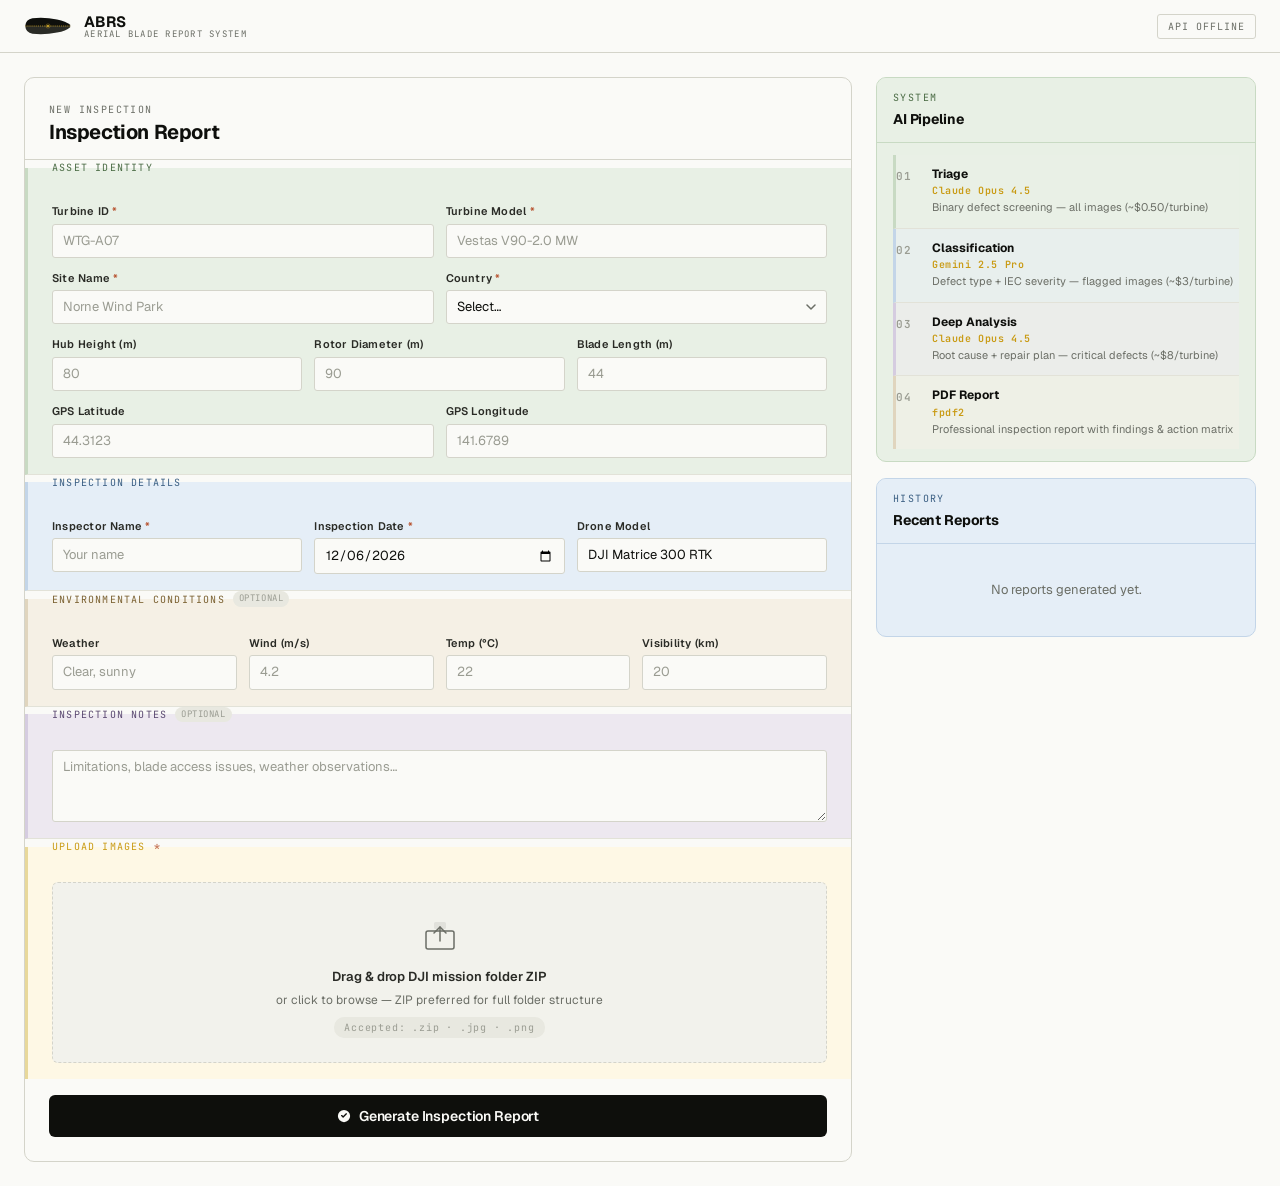
==== commit 8a8e44ca: "feat: pastel section colors, model updates (Gemini 2.5 Pro, Opus 4.5)" ====
--- a/frontend/index.html
+++ b/frontend/index.html
@@ -47,7 +47,7 @@
     <form id="uploadForm" enctype="multipart/form-data">
 
       <!-- Turbine Identity -->
-      <fieldset class="fs">
+      <fieldset class="fs fs-sage">
         <legend class="fs-legend">Asset Identity</legend>
         <div class="field-row field-row-2">
           <div class="field">
@@ -103,7 +103,7 @@
       </fieldset>
 
       <!-- Inspection Details -->
-      <fieldset class="fs">
+      <fieldset class="fs fs-sky">
         <legend class="fs-legend">Inspection Details</legend>
         <div class="field-row field-row-3">
           <div class="field">
@@ -122,7 +122,7 @@
       </fieldset>
 
       <!-- Environmental Conditions -->
-      <fieldset class="fs fs-optional">
+      <fieldset class="fs fs-sand fs-optional">
         <legend class="fs-legend">Environmental Conditions <span class="opt-tag">optional</span></legend>
         <div class="field-row field-row-4">
           <div class="field">
@@ -145,7 +145,7 @@
       </fieldset>
 
       <!-- Notes -->
-      <fieldset class="fs fs-optional">
+      <fieldset class="fs fs-mist fs-optional">
         <legend class="fs-legend">Inspection Notes <span class="opt-tag">optional</span></legend>
         <div class="field">
           <textarea name="notes" rows="3" placeholder="Limitations, blade access issues, weather observations…"></textarea>
@@ -153,7 +153,7 @@
       </fieldset>
 
       <!-- Upload -->
-      <fieldset class="fs">
+      <fieldset class="fs fs-amber">
         <legend class="fs-legend">Upload Images <span class="req">*</span></legend>
         <div class="drop-zone" id="dropZone">
           <input type="file" name="images" id="fileInput" accept=".zip,.jpg,.jpeg,.png" required aria-label="Select images or ZIP file">
@@ -186,7 +186,7 @@
   <div class="col col-status">
 
     <!-- Active Job -->
-    <div class="status-section" id="jobPanel" style="display:none;">
+    <div class="status-section status-amber" id="jobPanel" style="display:none;">
       <div class="section-header">
         <div class="kicker">Live</div>
         <h2 class="section-title">Analysis Progress</h2>
@@ -236,7 +236,7 @@
     </div>
 
     <!-- Pipeline -->
-    <div class="status-section">
+    <div class="status-section status-sage">
       <div class="section-header">
         <div class="kicker">System</div>
         <h2 class="section-title">AI Pipeline</h2>
@@ -246,7 +246,7 @@
           <div class="pipe-num">01</div>
           <div class="pipe-body">
             <div class="pipe-name">Triage</div>
-            <div class="pipe-model">Kimi K2.5</div>
+            <div class="pipe-model">Claude Opus 4.5</div>
             <div class="pipe-desc">Binary defect screening — all images (~$0.50/turbine)</div>
           </div>
         </div>
@@ -262,7 +262,7 @@
           <div class="pipe-num">03</div>
           <div class="pipe-body">
             <div class="pipe-name">Deep Analysis</div>
-            <div class="pipe-model">Claude Opus 4</div>
+            <div class="pipe-model">Claude Opus 4.5</div>
             <div class="pipe-desc">Root cause + repair plan — critical defects (~$8/turbine)</div>
           </div>
         </div>
@@ -278,7 +278,7 @@
     </div>
 
     <!-- Recent Reports -->
-    <div class="status-section">
+    <div class="status-section status-sky">
       <div class="section-header">
         <div class="kicker">History</div>
         <h2 class="section-title">Recent Reports</h2>
--- a/frontend/style.css
+++ b/frontend/style.css
@@ -26,6 +26,18 @@
   --signal-deep: #C99A12;
   --moss:        #3F5A3C;
   --rust:        #B85431;
+
+  /* Pastels — section accents */
+  --pastel-sage:      #E8F0E5;   /* asset identity — soft green */
+  --pastel-sage-line: #C8DAC3;
+  --pastel-sky:       #E5EEF7;   /* inspection details — soft blue */
+  --pastel-sky-line:  #C3D5E8;
+  --pastel-sand:      #F5F0E5;   /* environmental — warm sand */
+  --pastel-sand-line: #E0D5BE;
+  --pastel-mist:      #EDE8F0;   /* notes — soft lavender */
+  --pastel-mist-line: #D5CCE0;
+  --pastel-amber:     #FEF8E5;   /* upload — warm amber tint */
+  --pastel-amber-line:#E8D89A;
 
   /* Type */
   --display: 'Geist', 'Inter', system-ui, sans-serif;
@@ -185,6 +197,20 @@
 .fs:last-of-type { border-bottom: 0; }
 
 .fs-optional { background: var(--bg-2); }
+
+/* Pastel section accents */
+.fs-sage  { background: var(--pastel-sage);  border-left: 3px solid var(--pastel-sage-line); }
+.fs-sky   { background: var(--pastel-sky);   border-left: 3px solid var(--pastel-sky-line); }
+.fs-sand  { background: var(--pastel-sand);  border-left: 3px solid var(--pastel-sand-line); }
+.fs-mist  { background: var(--pastel-mist);  border-left: 3px solid var(--pastel-mist-line); }
+.fs-amber { background: var(--pastel-amber); border-left: 3px solid var(--pastel-amber-line); }
+
+/* Override legend color for pastel sections */
+.fs-sage  .fs-legend { color: #4A6B44; }
+.fs-sky   .fs-legend { color: #3A5E82; }
+.fs-sand  .fs-legend { color: #7A6030; }
+.fs-mist  .fs-legend { color: #5A4870; }
+.fs-amber .fs-legend { color: var(--signal-deep); }
 
 .fs-legend {
   display: flex;
@@ -413,6 +439,37 @@
   overflow: hidden;
 }
 
+/* Pastel status section variants */
+.status-amber {
+  background: var(--pastel-amber);
+  border-color: var(--pastel-amber-line);
+}
+.status-amber .section-header {
+  background: var(--pastel-amber);
+  border-bottom-color: var(--pastel-amber-line);
+}
+.status-amber .kicker { color: var(--signal-deep); }
+
+.status-sage {
+  background: var(--pastel-sage);
+  border-color: var(--pastel-sage-line);
+}
+.status-sage .section-header {
+  background: var(--pastel-sage);
+  border-bottom-color: var(--pastel-sage-line);
+}
+.status-sage .kicker { color: #4A6B44; }
+
+.status-sky {
+  background: var(--pastel-sky);
+  border-color: var(--pastel-sky-line);
+}
+.status-sky .section-header {
+  background: var(--pastel-sky);
+  border-bottom-color: var(--pastel-sky-line);
+}
+.status-sky .kicker { color: #3A5E82; }
+
 .section-header {
   padding: var(--s3) var(--s4) var(--s3);
   border-bottom: 1px solid var(--line-soft);
@@ -590,6 +647,12 @@
 
 .pipe-step:last-child { border-bottom: 0; }
 
+/* Per-step accent colors */
+.pipe-step:nth-child(1) { border-left: 3px solid #C8DAC3; background: rgba(232,240,229,0.4); }
+.pipe-step:nth-child(2) { border-left: 3px solid #C3D5E8; background: rgba(229,238,247,0.4); }
+.pipe-step:nth-child(3) { border-left: 3px solid var(--pastel-mist-line); background: rgba(237,232,240,0.4); }
+.pipe-step:nth-child(4) { border-left: 3px solid var(--pastel-sand-line); background: rgba(245,240,229,0.4); }
+
 .pipe-num {
   font-family: var(--mono);
   font-size: 11px;
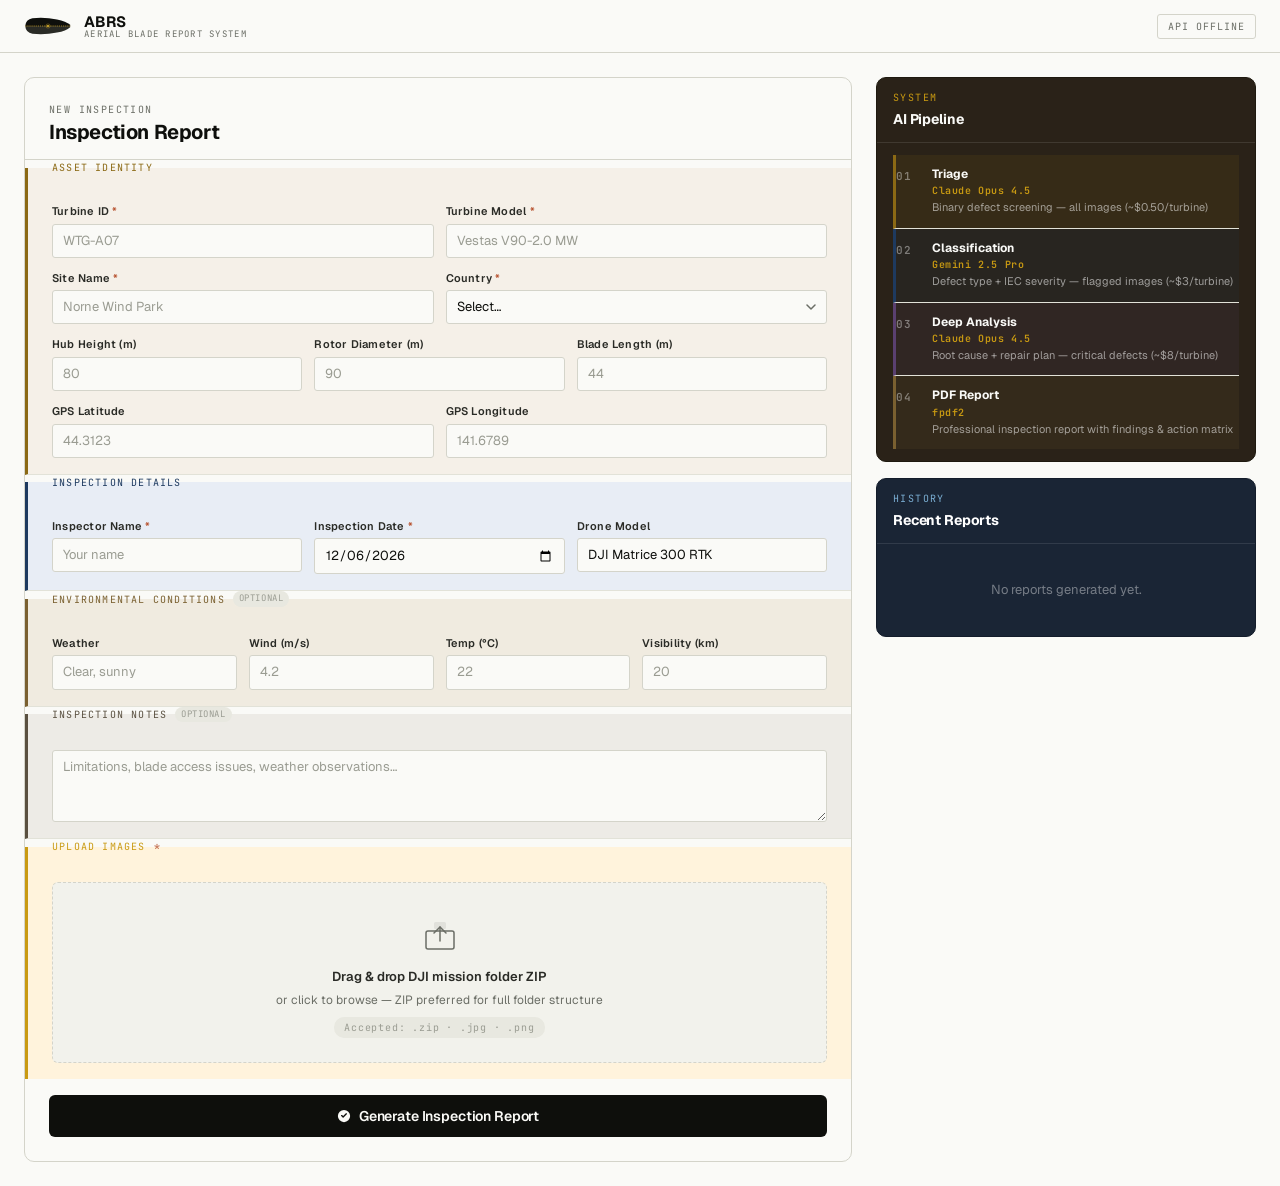
==== commit edf31116: "feat: warm coffee/navy section colors — richer contrast" ====
--- a/frontend/index.html
+++ b/frontend/index.html
@@ -47,7 +47,7 @@
     <form id="uploadForm" enctype="multipart/form-data">
 
       <!-- Turbine Identity -->
-      <fieldset class="fs fs-sage">
+      <fieldset class="fs fs-coffee">
         <legend class="fs-legend">Asset Identity</legend>
         <div class="field-row field-row-2">
           <div class="field">
@@ -103,7 +103,7 @@
       </fieldset>
 
       <!-- Inspection Details -->
-      <fieldset class="fs fs-sky">
+      <fieldset class="fs fs-navy">
         <legend class="fs-legend">Inspection Details</legend>
         <div class="field-row field-row-3">
           <div class="field">
@@ -145,7 +145,7 @@
       </fieldset>
 
       <!-- Notes -->
-      <fieldset class="fs fs-mist fs-optional">
+      <fieldset class="fs fs-taupe fs-optional">
         <legend class="fs-legend">Inspection Notes <span class="opt-tag">optional</span></legend>
         <div class="field">
           <textarea name="notes" rows="3" placeholder="Limitations, blade access issues, weather observations…"></textarea>
@@ -186,7 +186,7 @@
   <div class="col col-status">
 
     <!-- Active Job -->
-    <div class="status-section status-amber" id="jobPanel" style="display:none;">
+    <div class="status-section status-navy-dark" id="jobPanel" style="display:none;">
       <div class="section-header">
         <div class="kicker">Live</div>
         <h2 class="section-title">Analysis Progress</h2>
@@ -236,7 +236,7 @@
     </div>
 
     <!-- Pipeline -->
-    <div class="status-section status-sage">
+    <div class="status-section status-coffee-dark">
       <div class="section-header">
         <div class="kicker">System</div>
         <h2 class="section-title">AI Pipeline</h2>
@@ -278,7 +278,7 @@
     </div>
 
     <!-- Recent Reports -->
-    <div class="status-section status-sky">
+    <div class="status-section status-slate-dark">
       <div class="section-header">
         <div class="kicker">History</div>
         <h2 class="section-title">Recent Reports</h2>
--- a/frontend/style.css
+++ b/frontend/style.css
@@ -27,17 +27,17 @@
   --moss:        #3F5A3C;
   --rust:        #B85431;
 
-  /* Pastels — section accents */
-  --pastel-sage:      #E8F0E5;   /* asset identity — soft green */
-  --pastel-sage-line: #C8DAC3;
-  --pastel-sky:       #E5EEF7;   /* inspection details — soft blue */
-  --pastel-sky-line:  #C3D5E8;
-  --pastel-sand:      #F5F0E5;   /* environmental — warm sand */
-  --pastel-sand-line: #E0D5BE;
-  --pastel-mist:      #EDE8F0;   /* notes — soft lavender */
-  --pastel-mist-line: #D5CCE0;
-  --pastel-amber:     #FEF8E5;   /* upload — warm amber tint */
-  --pastel-amber-line:#E8D89A;
+  /* Warm section accents */
+  --warm-coffee:      #F5F0E8;
+  --warm-coffee-line: #8B6914;
+  --warm-navy:        #E8EDF5;
+  --warm-navy-line:   #1E3A5F;
+  --warm-sand:        #F0EBE0;
+  --warm-sand-line:   #7A6030;
+  --warm-taupe:       #EDEBE6;
+  --warm-taupe-line:  #5A5040;
+  --warm-amber:       #FFF3DC;
+  --warm-amber-line:  #C99A12;
 
   /* Type */
   --display: 'Geist', 'Inter', system-ui, sans-serif;
@@ -198,19 +198,19 @@
 
 .fs-optional { background: var(--bg-2); }
 
-/* Pastel section accents */
-.fs-sage  { background: var(--pastel-sage);  border-left: 3px solid var(--pastel-sage-line); }
-.fs-sky   { background: var(--pastel-sky);   border-left: 3px solid var(--pastel-sky-line); }
-.fs-sand  { background: var(--pastel-sand);  border-left: 3px solid var(--pastel-sand-line); }
-.fs-mist  { background: var(--pastel-mist);  border-left: 3px solid var(--pastel-mist-line); }
-.fs-amber { background: var(--pastel-amber); border-left: 3px solid var(--pastel-amber-line); }
-
-/* Override legend color for pastel sections */
-.fs-sage  .fs-legend { color: #4A6B44; }
-.fs-sky   .fs-legend { color: #3A5E82; }
-.fs-sand  .fs-legend { color: #7A6030; }
-.fs-mist  .fs-legend { color: #5A4870; }
-.fs-amber .fs-legend { color: var(--signal-deep); }
+/* Warm section accents */
+.fs-coffee { background: var(--warm-coffee); border-left: 3px solid var(--warm-coffee-line); }
+.fs-navy   { background: var(--warm-navy);   border-left: 3px solid var(--warm-navy-line); }
+.fs-sand   { background: var(--warm-sand);   border-left: 3px solid var(--warm-sand-line); }
+.fs-taupe  { background: var(--warm-taupe);  border-left: 3px solid var(--warm-taupe-line); }
+.fs-amber  { background: var(--warm-amber);  border-left: 3px solid var(--warm-amber-line); }
+
+/* Override legend color for warm sections */
+.fs-coffee .fs-legend { color: #8B6914; }
+.fs-navy   .fs-legend { color: #1E3A5F; }
+.fs-sand   .fs-legend { color: #7A6030; }
+.fs-taupe  .fs-legend { color: #5A5040; }
+.fs-amber  .fs-legend { color: var(--signal-deep); }
 
 .fs-legend {
   display: flex;
@@ -439,36 +439,53 @@
   overflow: hidden;
 }
 
-/* Pastel status section variants */
-.status-amber {
-  background: var(--pastel-amber);
-  border-color: var(--pastel-amber-line);
-}
-.status-amber .section-header {
-  background: var(--pastel-amber);
-  border-bottom-color: var(--pastel-amber-line);
-}
-.status-amber .kicker { color: var(--signal-deep); }
-
-.status-sage {
-  background: var(--pastel-sage);
-  border-color: var(--pastel-sage-line);
-}
-.status-sage .section-header {
-  background: var(--pastel-sage);
-  border-bottom-color: var(--pastel-sage-line);
-}
-.status-sage .kicker { color: #4A6B44; }
-
-.status-sky {
-  background: var(--pastel-sky);
-  border-color: var(--pastel-sky-line);
-}
-.status-sky .section-header {
-  background: var(--pastel-sky);
-  border-bottom-color: var(--pastel-sky-line);
-}
-.status-sky .kicker { color: #3A5E82; }
+/* Dark status section variants */
+.status-navy-dark {
+  background: #1E3A5F;
+  border-color: #16304F;
+}
+.status-navy-dark .section-header {
+  background: #1E3A5F;
+  border-bottom-color: rgba(255,255,255,0.12);
+}
+.status-navy-dark .kicker { color: #7BAFD4; }
+.status-navy-dark .section-title { color: #FFFFFF; }
+.status-navy-dark .pipe-num { color: rgba(255,255,255,0.45); }
+.status-navy-dark .pipe-name { color: #FFFFFF; }
+.status-navy-dark .pipe-desc { color: rgba(255,255,255,0.6); }
+
+.status-coffee-dark {
+  background: #2A2218;
+  border-color: #1E190F;
+}
+.status-coffee-dark .section-header {
+  background: #2A2218;
+  border-bottom-color: rgba(255,255,255,0.10);
+}
+.status-coffee-dark .kicker { color: #C99A12; }
+.status-coffee-dark .section-title { color: #FAFAF7; }
+.status-coffee-dark .pipe-num { color: rgba(255,255,255,0.4); }
+.status-coffee-dark .pipe-name { color: #FAFAF7; }
+.status-coffee-dark .pipe-desc { color: rgba(255,255,255,0.55); }
+
+.status-slate-dark {
+  background: #1A2535;
+  border-color: #131C2A;
+}
+.status-slate-dark .section-header {
+  background: #1A2535;
+  border-bottom-color: rgba(255,255,255,0.10);
+}
+.status-slate-dark .kicker { color: #7BAFD4; }
+.status-slate-dark .section-title { color: #FFFFFF; }
+.status-slate-dark .history-empty { color: rgba(255,255,255,0.4); }
+.status-slate-dark .history-item {
+  background: rgba(255,255,255,0.06);
+  border-color: rgba(255,255,255,0.10);
+}
+.status-slate-dark .history-item:hover { border-color: rgba(255,255,255,0.22); }
+.status-slate-dark .history-turbine { color: #FFFFFF; }
+.status-slate-dark .history-date { color: rgba(255,255,255,0.5); }
 
 .section-header {
   padding: var(--s3) var(--s4) var(--s3);
@@ -648,10 +665,10 @@
 .pipe-step:last-child { border-bottom: 0; }
 
 /* Per-step accent colors */
-.pipe-step:nth-child(1) { border-left: 3px solid #C8DAC3; background: rgba(232,240,229,0.4); }
-.pipe-step:nth-child(2) { border-left: 3px solid #C3D5E8; background: rgba(229,238,247,0.4); }
-.pipe-step:nth-child(3) { border-left: 3px solid var(--pastel-mist-line); background: rgba(237,232,240,0.4); }
-.pipe-step:nth-child(4) { border-left: 3px solid var(--pastel-sand-line); background: rgba(245,240,229,0.4); }
+.pipe-step:nth-child(1) { border-left: 3px solid #8B6914; background: rgba(139,105,20,0.12); }
+.pipe-step:nth-child(2) { border-left: 3px solid #1E3A5F; background: rgba(30,58,95,0.12); }
+.pipe-step:nth-child(3) { border-left: 3px solid #5A4070; background: rgba(90,64,112,0.12); }
+.pipe-step:nth-child(4) { border-left: 3px solid #7A6030; background: rgba(122,96,48,0.12); }
 
 .pipe-num {
   font-family: var(--mono);
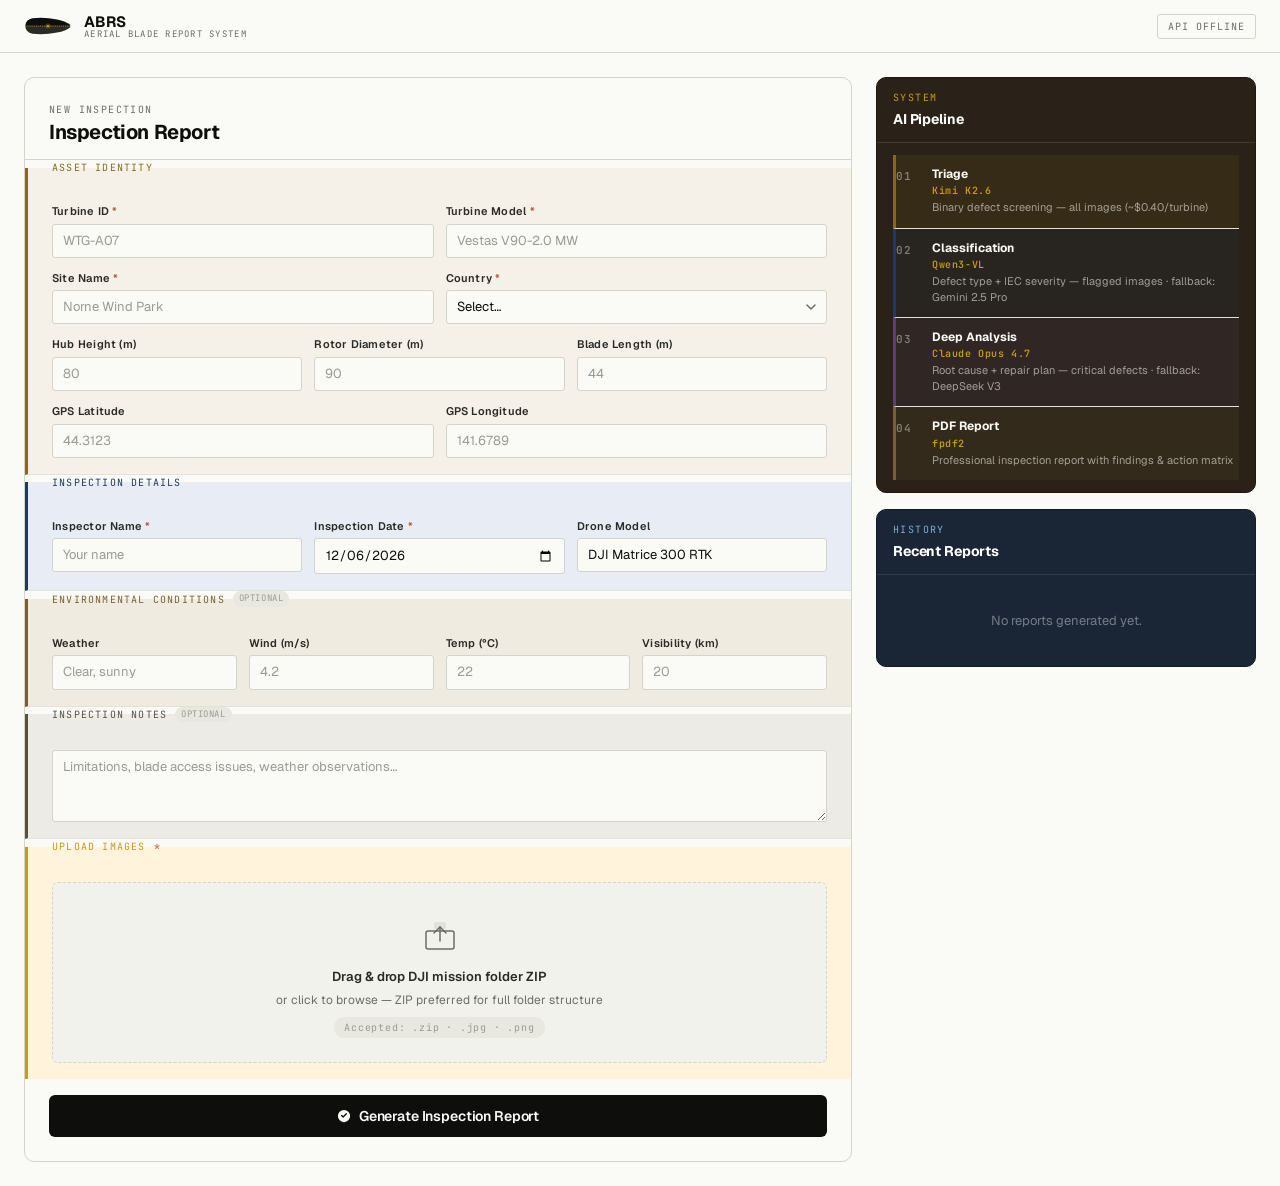
==== commit 9c235b3a: "feat: update AI model versions — Qwen3-VL, Gemini 2.5 Pro, Opus 4.7 labels" ====
--- a/frontend/index.html
+++ b/frontend/index.html
@@ -246,24 +246,24 @@
           <div class="pipe-num">01</div>
           <div class="pipe-body">
             <div class="pipe-name">Triage</div>
-            <div class="pipe-model">Claude Opus 4.5</div>
-            <div class="pipe-desc">Binary defect screening — all images (~$0.50/turbine)</div>
+            <div class="pipe-model">Kimi K2.6</div>
+            <div class="pipe-desc">Binary defect screening — all images (~$0.40/turbine)</div>
           </div>
         </div>
         <div class="pipe-step">
           <div class="pipe-num">02</div>
           <div class="pipe-body">
             <div class="pipe-name">Classification</div>
-            <div class="pipe-model">Gemini 2.5 Pro</div>
-            <div class="pipe-desc">Defect type + IEC severity — flagged images (~$3/turbine)</div>
+            <div class="pipe-model">Qwen3-VL</div>
+            <div class="pipe-desc">Defect type + IEC severity — flagged images · fallback: Gemini 2.5 Pro</div>
           </div>
         </div>
         <div class="pipe-step">
           <div class="pipe-num">03</div>
           <div class="pipe-body">
             <div class="pipe-name">Deep Analysis</div>
-            <div class="pipe-model">Claude Opus 4.5</div>
-            <div class="pipe-desc">Root cause + repair plan — critical defects (~$8/turbine)</div>
+            <div class="pipe-model">Claude Opus 4.7</div>
+            <div class="pipe-desc">Root cause + repair plan — critical defects · fallback: DeepSeek V3</div>
           </div>
         </div>
         <div class="pipe-step">
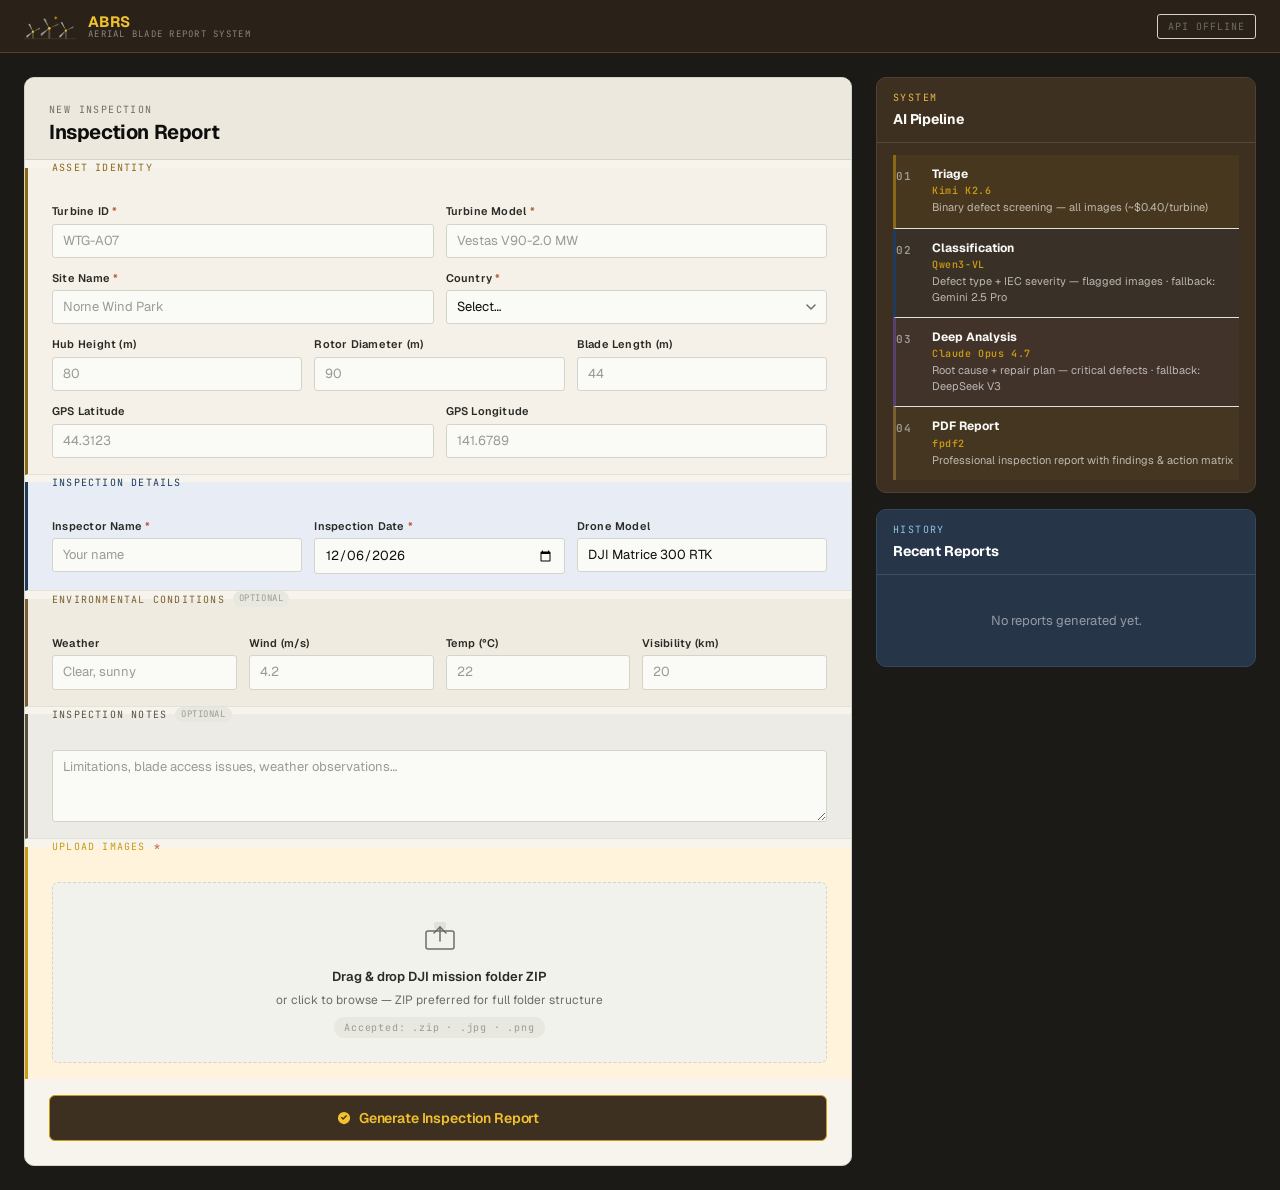
==== commit 7087c801: "feat: wind turbine logo — 3 turbines + drone, amber hubs, ground line" ====
--- a/frontend/index.html
+++ b/frontend/index.html
@@ -15,12 +15,41 @@
 <header class="app-header">
   <div class="header-inner">
     <div class="brand">
-      <svg class="brand-logo" width="48" height="28" viewBox="0 0 80 40" fill="none">
-        <path d="M 2,20 Q 3,9 14,7 Q 35,5 55,9 Q 70,12 77,18 L 77,20 L 2,20 Z" fill="#0E0F0C"/>
-        <path d="M 2,20 Q 3,31 14,33 Q 35,35 55,31 Q 70,28 77,22 L 77,20 L 2,20 Z" fill="#2A2B26"/>
-        <line x1="2" y1="20" x2="77" y2="20" stroke="#F2C12E" stroke-width="1" stroke-dasharray="2 1.5"/>
-        <circle cx="40" cy="20" r="1.6" fill="#F2C12E"/>
-        <circle cx="40" cy="20" r="3.5" fill="none" stroke="#F2C12E" stroke-width="0.5"/>
+      <svg class="brand-logo" width="52" height="32" viewBox="0 0 90 48" fill="none" xmlns="http://www.w3.org/2000/svg">
+        <!-- Tower 1 (left) -->
+        <rect x="14" y="34" width="3" height="12" rx="1" fill="#5A5040"/>
+        <!-- Hub 1 -->
+        <circle cx="15.5" cy="34" r="2" fill="#F2C12E"/>
+        <!-- Blades 1 -->
+        <path d="M15.5,34 L8,22 Q7,20 9,20 Q10.5,20 11,21.5 Z" fill="#9A9C92"/>
+        <path d="M15.5,34 L26,27 Q28,26.5 28,28.5 Q27.5,30 26,30 Z" fill="#6B6E66"/>
+        <path d="M15.5,34 L5,40 Q3.5,41.5 4,43 Q5,44.5 6.5,43.5 Z" fill="#9A9C92"/>
+
+        <!-- Tower 2 (center) -->
+        <rect x="42" y="28" width="3.5" height="18" rx="1" fill="#5A5040"/>
+        <!-- Hub 2 -->
+        <circle cx="43.7" cy="28" r="2.4" fill="#F2C12E"/>
+        <!-- Blades 2 -->
+        <path d="M43.7,28 L34,13 Q33,11 35,11 Q36.5,11 37.5,12.5 Z" fill="#8B8E82"/>
+        <path d="M43.7,28 L58,20 Q60,19 60,21.5 Q59.5,23 58,23 Z" fill="#5A5C52"/>
+        <path d="M43.7,28 L30,36 Q28,38 29,40 Q30.5,41.5 32,40 Z" fill="#8B8E82"/>
+
+        <!-- Tower 3 (right) -->
+        <rect x="71" y="32" width="3" height="15" rx="1" fill="#5A5040"/>
+        <!-- Hub 3 -->
+        <circle cx="72.5" cy="32" r="2" fill="#F2C12E"/>
+        <!-- Blades 3 -->
+        <path d="M72.5,32 L64,19 Q63,17 65,17 Q66.5,17 67,18.5 Z" fill="#9A9C92"/>
+        <path d="M72.5,32 L84,25 Q86,24 86,26.5 Q85,28 83.5,28 Z" fill="#6B6E66"/>
+        <path d="M72.5,32 L62,40 Q60.5,41.5 61,43 Q62.5,44.5 64,43 Z" fill="#9A9C92"/>
+
+        <!-- Ground line -->
+        <line x1="0" y1="46" x2="90" y2="46" stroke="#524030" stroke-width="1"/>
+
+        <!-- Drone (small, flying) -->
+        <circle cx="55" cy="10" r="1.2" fill="none" stroke="#F2C12E" stroke-width="0.8"/>
+        <line x1="52" y1="10" x2="58" y2="10" stroke="#F2C12E" stroke-width="0.6"/>
+        <line x1="55" y1="7" x2="55" y2="13" stroke="#F2C12E" stroke-width="0.6"/>
       </svg>
       <div class="brand-text">
         <span class="brand-name">ABRS</span>
--- a/frontend/style.css
+++ b/frontend/style.css
@@ -55,7 +55,7 @@
 
 html, body {
   min-height: 100%;
-  background: var(--bg);
+  background: #1C1A16;   /* deep warm dark — page canvas */
   color: var(--ink);
   font-family: var(--display);
   font-size: 14px;
@@ -66,8 +66,8 @@
 
 /* ─── HEADER ─────────────────────────────────────────────────────────────── */
 .app-header {
-  background: var(--bg);
-  border-bottom: 1px solid var(--line);
+  background: #2A2218;   /* warm dark coffee */
+  border-bottom: 1px solid #524030;
   position: sticky;
   top: 0;
   z-index: 100;
@@ -102,7 +102,7 @@
   font-size: 15px;
   font-weight: 700;
   letter-spacing: -0.01em;
-  color: var(--ink);
+  color: #F2C12E;        /* amber on dark header */
   line-height: 1;
 }
 
@@ -111,7 +111,7 @@
   font-size: 9px;
   letter-spacing: 0.14em;
   text-transform: uppercase;
-  color: var(--mid);
+  color: rgba(255,255,255,0.45);
   line-height: 1;
 }
 
@@ -153,7 +153,7 @@
 
 /* ─── COLUMNS ────────────────────────────────────────────────────────────── */
 .col-form {
-  background: var(--bg);
+  background: #F7F4EE;   /* warm parchment — form card */
   border: 1px solid var(--line);
   border-radius: var(--r-lg);
 }
@@ -168,6 +168,8 @@
 .col-header {
   padding: var(--s5) var(--s5) var(--s4);
   border-bottom: 1px solid var(--line);
+  background: #EDE8DE;   /* warm linen header */
+  border-radius: var(--r-lg) var(--r-lg) 0 0;
 }
 
 .kicker {
@@ -411,10 +413,10 @@
   gap: var(--s2);
   width: calc(100% - var(--s5) * 2);
   margin: var(--s4) var(--s5) var(--s5);
-  padding: 12px var(--s5);
-  background: var(--ink);
-  color: var(--bg);
-  border: none;
+  padding: 13px var(--s5);
+  background: #3D3020;   /* warm dark coffee — complementary to amber */
+  color: #F2C12E;        /* amber text on dark */
+  border: 1px solid #C99A12;
   border-radius: var(--r);
   font-family: var(--display);
   font-size: 14px;
@@ -424,7 +426,7 @@
   transition: background 0.15s, opacity 0.15s;
 }
 
-.submit-btn:hover:not(:disabled) { background: var(--ink-2); }
+.submit-btn:hover:not(:disabled) { background: #524030; }
 
 .submit-btn:disabled {
   opacity: 0.4;
@@ -439,53 +441,53 @@
   overflow: hidden;
 }
 
-/* Dark status section variants */
+/* Dark status section variants — toned down, warm + readable */
 .status-navy-dark {
-  background: #1E3A5F;
-  border-color: #16304F;
+  background: #2C4A6E;
+  border-color: #3A5A82;
 }
 .status-navy-dark .section-header {
-  background: #1E3A5F;
+  background: #2C4A6E;
+  border-bottom-color: rgba(255,255,255,0.15);
+}
+.status-navy-dark .kicker { color: #90C4E8; }
+.status-navy-dark .section-title { color: #FFFFFF; }
+.status-navy-dark .pipe-num { color: rgba(255,255,255,0.5); }
+.status-navy-dark .pipe-name { color: #FFFFFF; }
+.status-navy-dark .pipe-desc { color: rgba(255,255,255,0.7); }
+
+.status-coffee-dark {
+  background: #3D3020;   /* warm dark coffee — lighter than before */
+  border-color: #524030;
+}
+.status-coffee-dark .section-header {
+  background: #3D3020;
   border-bottom-color: rgba(255,255,255,0.12);
 }
-.status-navy-dark .kicker { color: #7BAFD4; }
-.status-navy-dark .section-title { color: #FFFFFF; }
-.status-navy-dark .pipe-num { color: rgba(255,255,255,0.45); }
-.status-navy-dark .pipe-name { color: #FFFFFF; }
-.status-navy-dark .pipe-desc { color: rgba(255,255,255,0.6); }
-
-.status-coffee-dark {
-  background: #2A2218;
-  border-color: #1E190F;
-}
-.status-coffee-dark .section-header {
-  background: #2A2218;
-  border-bottom-color: rgba(255,255,255,0.10);
-}
-.status-coffee-dark .kicker { color: #C99A12; }
+.status-coffee-dark .kicker { color: #E8B84B; }
 .status-coffee-dark .section-title { color: #FAFAF7; }
-.status-coffee-dark .pipe-num { color: rgba(255,255,255,0.4); }
+.status-coffee-dark .pipe-num { color: rgba(255,255,255,0.5); }
 .status-coffee-dark .pipe-name { color: #FAFAF7; }
-.status-coffee-dark .pipe-desc { color: rgba(255,255,255,0.55); }
+.status-coffee-dark .pipe-desc { color: rgba(255,255,255,0.65); }
 
 .status-slate-dark {
-  background: #1A2535;
-  border-color: #131C2A;
+  background: #263548;   /* lighter slate-blue */
+  border-color: #344860;
 }
 .status-slate-dark .section-header {
-  background: #1A2535;
-  border-bottom-color: rgba(255,255,255,0.10);
-}
-.status-slate-dark .kicker { color: #7BAFD4; }
+  background: #263548;
+  border-bottom-color: rgba(255,255,255,0.12);
+}
+.status-slate-dark .kicker { color: #90C4E8; }
 .status-slate-dark .section-title { color: #FFFFFF; }
-.status-slate-dark .history-empty { color: rgba(255,255,255,0.4); }
+.status-slate-dark .history-empty { color: rgba(255,255,255,0.5); }
 .status-slate-dark .history-item {
-  background: rgba(255,255,255,0.06);
-  border-color: rgba(255,255,255,0.10);
-}
-.status-slate-dark .history-item:hover { border-color: rgba(255,255,255,0.22); }
+  background: rgba(255,255,255,0.08);
+  border-color: rgba(255,255,255,0.13);
+}
+.status-slate-dark .history-item:hover { border-color: rgba(255,255,255,0.26); }
 .status-slate-dark .history-turbine { color: #FFFFFF; }
-.status-slate-dark .history-date { color: rgba(255,255,255,0.5); }
+.status-slate-dark .history-date { color: rgba(255,255,255,0.55); }
 
 .section-header {
   padding: var(--s3) var(--s4) var(--s3);
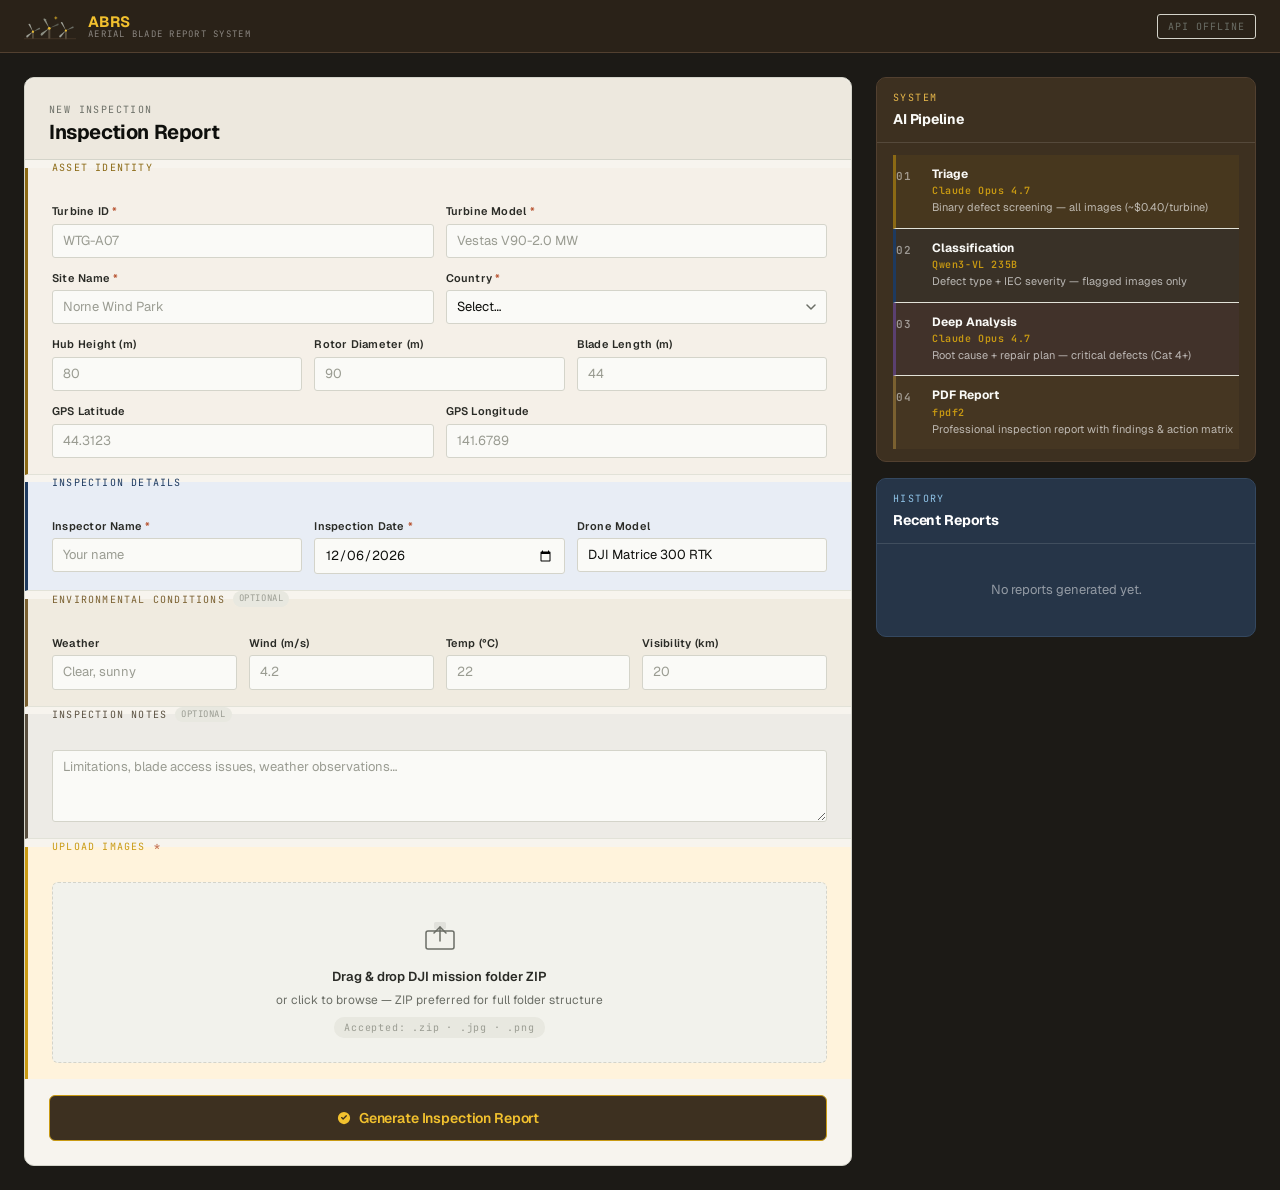
==== commit 3785ac8e: "feat: migrate pipeline — Qwen3-VL-235B (classify) + Claude Opus 4.7 (triage+analyze), drop Gemini" ====
--- a/frontend/index.html
+++ b/frontend/index.html
@@ -275,7 +275,7 @@
           <div class="pipe-num">01</div>
           <div class="pipe-body">
             <div class="pipe-name">Triage</div>
-            <div class="pipe-model">Kimi K2.6</div>
+            <div class="pipe-model">Claude Opus 4.7</div>
             <div class="pipe-desc">Binary defect screening — all images (~$0.40/turbine)</div>
           </div>
         </div>
@@ -283,8 +283,8 @@
           <div class="pipe-num">02</div>
           <div class="pipe-body">
             <div class="pipe-name">Classification</div>
-            <div class="pipe-model">Qwen3-VL</div>
-            <div class="pipe-desc">Defect type + IEC severity — flagged images · fallback: Gemini 2.5 Pro</div>
+            <div class="pipe-model">Qwen3-VL 235B</div>
+            <div class="pipe-desc">Defect type + IEC severity — flagged images only</div>
           </div>
         </div>
         <div class="pipe-step">
@@ -292,7 +292,7 @@
           <div class="pipe-body">
             <div class="pipe-name">Deep Analysis</div>
             <div class="pipe-model">Claude Opus 4.7</div>
-            <div class="pipe-desc">Root cause + repair plan — critical defects · fallback: DeepSeek V3</div>
+            <div class="pipe-desc">Root cause + repair plan — critical defects (Cat 4+)</div>
           </div>
         </div>
         <div class="pipe-step">
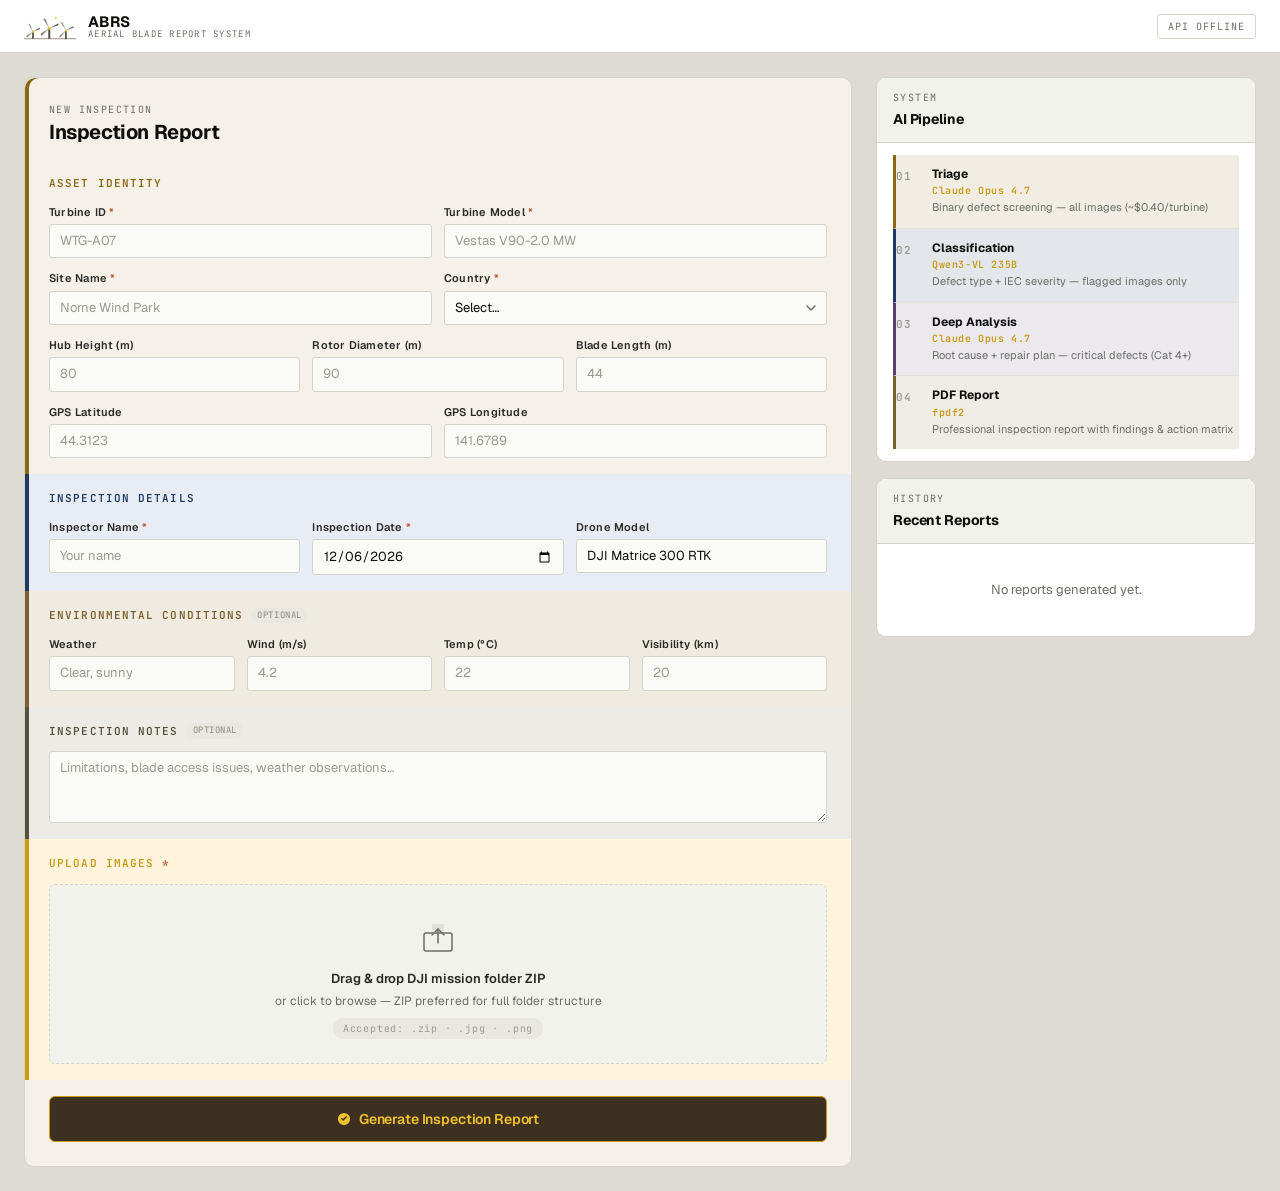
==== commit 335352cd: "fix: replace fieldset/legend with div — eliminates all browser-native gap artifacts" ====
--- a/frontend/index.html
+++ b/frontend/index.html
@@ -76,8 +76,8 @@
     <form id="uploadForm" enctype="multipart/form-data">
 
       <!-- Turbine Identity -->
-      <fieldset class="fs fs-coffee">
-        <legend class="fs-legend">Asset Identity</legend>
+      <div class="fs fs-coffee">
+        <div class="fs-legend">Asset Identity</div>
         <div class="field-row field-row-2">
           <div class="field">
             <label for="f-turbine-id">Turbine ID <span class="req">*</span></label>
@@ -129,11 +129,11 @@
             <input type="text" id="f-lon" name="gps_lon" placeholder="141.6789">
           </div>
         </div>
-      </fieldset>
+      </div>
 
       <!-- Inspection Details -->
-      <fieldset class="fs fs-navy">
-        <legend class="fs-legend">Inspection Details</legend>
+      <div class="fs fs-navy">
+        <div class="fs-legend">Inspection Details</div>
         <div class="field-row field-row-3">
           <div class="field">
             <label for="f-inspector">Inspector Name <span class="req">*</span></label>
@@ -148,11 +148,11 @@
             <input type="text" id="f-drone" name="drone_model" placeholder="DJI Matrice 300 RTK" value="DJI Matrice 300 RTK">
           </div>
         </div>
-      </fieldset>
+      </div>
 
       <!-- Environmental Conditions -->
-      <fieldset class="fs fs-sand fs-optional">
-        <legend class="fs-legend">Environmental Conditions <span class="opt-tag">optional</span></legend>
+      <div class="fs fs-sand fs-optional">
+        <div class="fs-legend">Environmental Conditions <span class="opt-tag">optional</span></div>
         <div class="field-row field-row-4">
           <div class="field">
             <label for="f-weather">Weather</label>
@@ -171,19 +171,19 @@
             <input type="number" id="f-vis" name="visibility_km" placeholder="20">
           </div>
         </div>
-      </fieldset>
+      </div>
 
       <!-- Notes -->
-      <fieldset class="fs fs-taupe fs-optional">
-        <legend class="fs-legend">Inspection Notes <span class="opt-tag">optional</span></legend>
+      <div class="fs fs-taupe fs-optional">
+        <div class="fs-legend">Inspection Notes <span class="opt-tag">optional</span></div>
         <div class="field">
           <textarea name="notes" rows="3" placeholder="Limitations, blade access issues, weather observations…"></textarea>
         </div>
-      </fieldset>
+      </div>
 
       <!-- Upload -->
-      <fieldset class="fs fs-amber">
-        <legend class="fs-legend">Upload Images <span class="req">*</span></legend>
+      <div class="fs fs-amber">
+        <div class="fs-legend">Upload Images <span class="req">*</span></div>
         <div class="drop-zone" id="dropZone">
           <input type="file" name="images" id="fileInput" accept=".zip,.jpg,.jpeg,.png" required aria-label="Select images or ZIP file">
           <div class="drop-zone-content">
@@ -199,7 +199,7 @@
           </div>
         </div>
         <div class="file-preview" id="filePreview" style="display:none;"></div>
-      </fieldset>
+      </div>
 
       <button type="submit" class="submit-btn" id="submitBtn">
         <svg viewBox="0 0 16 16" fill="currentColor" width="14" height="14" aria-hidden="true">
--- a/frontend/style.css
+++ b/frontend/style.css
@@ -53,9 +53,14 @@
   --r-lg: 10px;
 }
 
-html, body {
+html {
   min-height: 100%;
-  background: #1C1A16;   /* deep warm dark — page canvas */
+  background: #DEDBD4;
+}
+
+body {
+  min-height: 100vh;
+  background: #DEDBD4;   /* soft warm gray — page canvas */
   color: var(--ink);
   font-family: var(--display);
   font-size: 14px;
@@ -66,8 +71,8 @@
 
 /* ─── HEADER ─────────────────────────────────────────────────────────────── */
 .app-header {
-  background: #2A2218;   /* warm dark coffee */
-  border-bottom: 1px solid #524030;
+  background: #FFFFFF;
+  border-bottom: 1px solid var(--line);
   position: sticky;
   top: 0;
   z-index: 100;
@@ -102,7 +107,7 @@
   font-size: 15px;
   font-weight: 700;
   letter-spacing: -0.01em;
-  color: #F2C12E;        /* amber on dark header */
+  color: var(--ink);
   line-height: 1;
 }
 
@@ -111,7 +116,7 @@
   font-size: 9px;
   letter-spacing: 0.14em;
   text-transform: uppercase;
-  color: rgba(255,255,255,0.45);
+  color: var(--mid);
   line-height: 1;
 }
 
@@ -153,9 +158,21 @@
 
 /* ─── COLUMNS ────────────────────────────────────────────────────────────── */
 .col-form {
-  background: #F7F4EE;   /* warm parchment — form card */
+  background: var(--warm-coffee); /* matches first section — no bleed-through */
   border: 1px solid var(--line);
   border-radius: var(--r-lg);
+  overflow: hidden;
+}
+
+.col-form form {
+  display: flex;
+  flex-direction: column;
+  gap: 0;
+}
+
+.col-form .fs {
+  display: block;
+  width: 100%;
 }
 
 .col-status {
@@ -167,8 +184,9 @@
 /* ─── COLUMN HEADER ──────────────────────────────────────────────────────── */
 .col-header {
   padding: var(--s5) var(--s5) var(--s4);
-  border-bottom: 1px solid var(--line);
-  background: #EDE8DE;   /* warm linen header */
+  border-bottom: none;
+  background: var(--warm-coffee);  /* matches first fieldset — no gap */
+  box-shadow: inset 4px 0 0 var(--warm-coffee-line);
   border-radius: var(--r-lg) var(--r-lg) 0 0;
 }
 
@@ -192,35 +210,37 @@
 /* ─── FIELDSET ───────────────────────────────────────────────────────────── */
 .fs {
   padding: var(--s4) var(--s5);
-  border: 0;
-  border-bottom: 1px solid var(--line-soft);
-}
-
-.fs:last-of-type { border-bottom: 0; }
+  border: none;
+  outline: none;
+  /* inset left bar via box-shadow — no gap artifacts */
+  box-shadow: inset 4px 0 0 transparent;
+  margin: 0;
+}
 
 .fs-optional { background: var(--bg-2); }
 
-/* Warm section accents */
-.fs-coffee { background: var(--warm-coffee); border-left: 3px solid var(--warm-coffee-line); }
-.fs-navy   { background: var(--warm-navy);   border-left: 3px solid var(--warm-navy-line); }
-.fs-sand   { background: var(--warm-sand);   border-left: 3px solid var(--warm-sand-line); }
-.fs-taupe  { background: var(--warm-taupe);  border-left: 3px solid var(--warm-taupe-line); }
-.fs-amber  { background: var(--warm-amber);  border-left: 3px solid var(--warm-amber-line); }
-
-/* Override legend color for warm sections */
-.fs-coffee .fs-legend { color: #8B6914; }
-.fs-navy   .fs-legend { color: #1E3A5F; }
-.fs-sand   .fs-legend { color: #7A6030; }
-.fs-taupe  .fs-legend { color: #5A5040; }
-.fs-amber  .fs-legend { color: var(--signal-deep); }
+/* Warm section accents — bg + inset left bar, zero external borders */
+.fs-coffee { background: var(--warm-coffee); box-shadow: inset 4px 0 0 var(--warm-coffee-line); }
+.fs-navy   { background: var(--warm-navy);   box-shadow: inset 4px 0 0 var(--warm-navy-line); }
+.fs-sand   { background: var(--warm-sand);   box-shadow: inset 4px 0 0 var(--warm-sand-line); }
+.fs-taupe  { background: var(--warm-taupe);  box-shadow: inset 4px 0 0 var(--warm-taupe-line); }
+.fs-amber  { background: var(--warm-amber);  box-shadow: inset 4px 0 0 var(--warm-amber-line); }
+
+/* Legend — more readable: larger, darker, display font */
+.fs-coffee .fs-legend { color: var(--warm-coffee-line); }
+.fs-navy   .fs-legend { color: var(--warm-navy-line); }
+.fs-sand   .fs-legend { color: var(--warm-sand-line); }
+.fs-taupe  .fs-legend { color: var(--warm-taupe-line); }
+.fs-amber  .fs-legend { color: var(--warm-amber-line); }
 
 .fs-legend {
   display: flex;
   align-items: center;
   gap: var(--s2);
   font-family: var(--mono);
-  font-size: 10px;
-  letter-spacing: 0.12em;
+  font-size: 11px;
+  font-weight: 600;
+  letter-spacing: 0.10em;
   text-transform: uppercase;
   color: var(--mid);
   margin-bottom: var(--s3);
@@ -457,37 +477,38 @@
 .status-navy-dark .pipe-desc { color: rgba(255,255,255,0.7); }
 
 .status-coffee-dark {
-  background: #3D3020;   /* warm dark coffee — lighter than before */
-  border-color: #524030;
+  background: #FFFFFF;
+  border-color: var(--line);
 }
 .status-coffee-dark .section-header {
-  background: #3D3020;
-  border-bottom-color: rgba(255,255,255,0.12);
-}
-.status-coffee-dark .kicker { color: #E8B84B; }
-.status-coffee-dark .section-title { color: #FAFAF7; }
-.status-coffee-dark .pipe-num { color: rgba(255,255,255,0.5); }
-.status-coffee-dark .pipe-name { color: #FAFAF7; }
-.status-coffee-dark .pipe-desc { color: rgba(255,255,255,0.65); }
+  background: #F2F2EC;
+  border-bottom-color: var(--line);
+}
+.status-coffee-dark .kicker { color: var(--mid); }
+.status-coffee-dark .section-title { color: var(--ink); }
+.status-coffee-dark .pipe-num { color: var(--mid-2); }
+.status-coffee-dark .pipe-name { color: var(--ink); }
+.status-coffee-dark .pipe-model { color: var(--signal-deep); }
+.status-coffee-dark .pipe-desc { color: var(--mid); }
 
 .status-slate-dark {
-  background: #263548;   /* lighter slate-blue */
-  border-color: #344860;
+  background: #FFFFFF;
+  border-color: var(--line);
 }
 .status-slate-dark .section-header {
-  background: #263548;
-  border-bottom-color: rgba(255,255,255,0.12);
-}
-.status-slate-dark .kicker { color: #90C4E8; }
-.status-slate-dark .section-title { color: #FFFFFF; }
-.status-slate-dark .history-empty { color: rgba(255,255,255,0.5); }
+  background: #F2F2EC;
+  border-bottom-color: var(--line);
+}
+.status-slate-dark .kicker { color: var(--mid); }
+.status-slate-dark .section-title { color: var(--ink); }
+.status-slate-dark .history-empty { color: var(--mid); }
 .status-slate-dark .history-item {
-  background: rgba(255,255,255,0.08);
-  border-color: rgba(255,255,255,0.13);
-}
-.status-slate-dark .history-item:hover { border-color: rgba(255,255,255,0.26); }
-.status-slate-dark .history-turbine { color: #FFFFFF; }
-.status-slate-dark .history-date { color: rgba(255,255,255,0.55); }
+  background: var(--bg-2);
+  border-color: var(--line);
+}
+.status-slate-dark .history-item:hover { border-color: var(--mid-2); }
+.status-slate-dark .history-turbine { color: var(--ink); }
+.status-slate-dark .history-date { color: var(--mid); }
 
 .section-header {
   padding: var(--s3) var(--s4) var(--s3);
